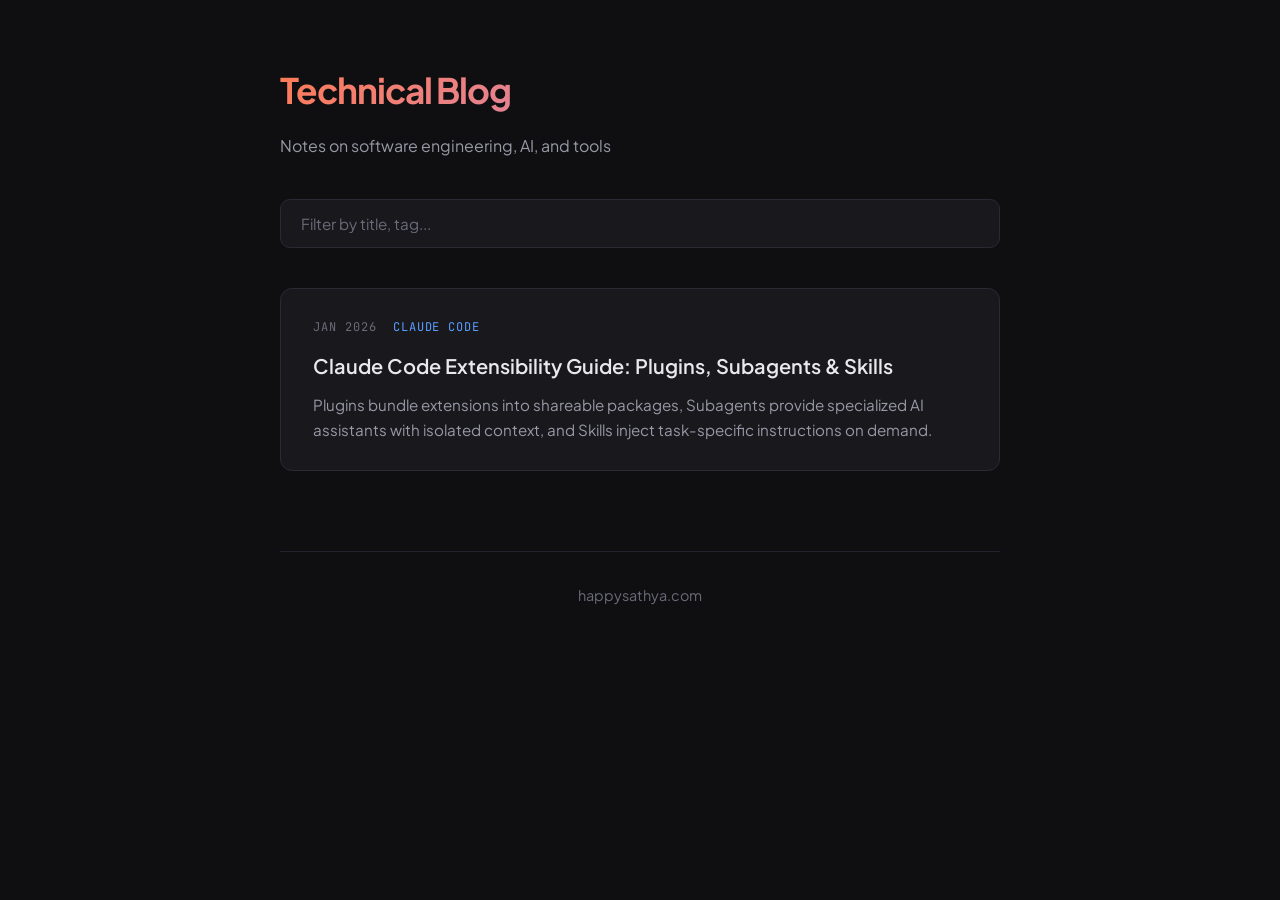
==== index.html @ 7a2b4414 "Replace fuzzy search with simple substring matching Co-Authored-By: Claude Opus 4.5 <noreply@anthrop" ====
<!DOCTYPE html>
<html lang="en">
<head>
    <meta charset="UTF-8">
    <meta name="viewport" content="width=device-width, initial-scale=1.0">
    <title>Technical Blog | Sathya</title>
    <link rel="preconnect" href="https://fonts.googleapis.com">
    <link rel="preconnect" href="https://fonts.gstatic.com" crossorigin>
    <link href="https://fonts.googleapis.com/css2?family=JetBrains+Mono:wght@400;500;600&family=Plus+Jakarta+Sans:wght@400;500;600;700&display=swap" rel="stylesheet">
    <style>
        :root {
            --bg-primary: #0f0f12;
            --bg-secondary: #18181d;
            --bg-tertiary: #1f1f26;
            --text-primary: #e8e8ed;
            --text-secondary: #9898a6;
            --text-muted: #6b6b7a;
            --accent-orange: #ff7b54;
            --accent-blue: #5a9fff;
            --accent-purple: #b490ff;
            --border-color: #2a2a35;
            --border-subtle: #232330;
        }

        * {
            margin: 0;
            padding: 0;
            box-sizing: border-box;
        }

        body {
            font-family: 'Plus Jakarta Sans', sans-serif;
            background: var(--bg-primary);
            color: var(--text-primary);
            line-height: 1.7;
            font-size: 15px;
            min-height: 100vh;
        }

        .container {
            max-width: 800px;
            margin: 0 auto;
            padding: 60px 40px;
        }

        header {
            margin-bottom: 40px;
        }

        header h1 {
            font-size: 2.2rem;
            font-weight: 700;
            letter-spacing: -0.03em;
            margin-bottom: 12px;
            background: linear-gradient(135deg, var(--accent-orange), var(--accent-purple));
            -webkit-background-clip: text;
            -webkit-text-fill-color: transparent;
            background-clip: text;
        }

        header .subtitle {
            font-size: 1rem;
            color: var(--text-secondary);
        }

        .search-container {
            margin-bottom: 40px;
        }

        .search-input {
            width: 100%;
            padding: 14px 20px;
            font-family: 'Plus Jakarta Sans', sans-serif;
            font-size: 0.95rem;
            background: var(--bg-secondary);
            border: 1px solid var(--border-color);
            border-radius: 10px;
            color: var(--text-primary);
            outline: none;
            transition: border-color 0.2s ease;
        }

        .search-input::placeholder {
            color: var(--text-muted);
        }

        .search-input:focus {
            border-color: var(--accent-orange);
        }

        .posts {
            display: flex;
            flex-direction: column;
            gap: 24px;
        }

        .post-card {
            background: var(--bg-secondary);
            border: 1px solid var(--border-color);
            border-radius: 12px;
            padding: 28px 32px;
            text-decoration: none;
            transition: all 0.2s ease;
            display: block;
        }

        .post-card:hover {
            border-color: var(--accent-orange);
            transform: translateY(-2px);
        }

        .post-card.hidden {
            display: none;
        }

        .post-meta {
            font-family: 'JetBrains Mono', monospace;
            font-size: 0.75rem;
            color: var(--text-muted);
            text-transform: uppercase;
            letter-spacing: 0.08em;
            margin-bottom: 12px;
            display: flex;
            gap: 16px;
        }

        .post-tag {
            color: var(--accent-blue);
        }

        .post-title {
            font-size: 1.25rem;
            font-weight: 600;
            color: var(--text-primary);
            margin-bottom: 10px;
        }

        .post-excerpt {
            color: var(--text-secondary);
            font-size: 0.95rem;
            line-height: 1.6;
        }

        .no-results {
            text-align: center;
            color: var(--text-muted);
            padding: 40px 0;
            display: none;
        }

        .no-results.visible {
            display: block;
        }

        footer {
            margin-top: 80px;
            padding-top: 30px;
            border-top: 1px solid var(--border-subtle);
            text-align: center;
        }

        footer a {
            color: var(--text-muted);
            text-decoration: none;
            font-size: 0.9rem;
            transition: color 0.2s ease;
        }

        footer a:hover {
            color: var(--accent-orange);
        }

        @media (max-width: 600px) {
            .container {
                padding: 40px 24px;
            }

            header h1 {
                font-size: 1.8rem;
            }

            .post-card {
                padding: 22px 24px;
            }

            .post-title {
                font-size: 1.1rem;
            }
        }
    </style>
</head>
<body>
    <div class="container">
        <header>
            <h1>Technical Blog</h1>
            <p class="subtitle">Notes on software engineering, AI, and tools</p>
        </header>

        <div class="search-container">
            <input type="text" class="search-input" id="search" placeholder="Filter by title, tag..." autocomplete="off">
        </div>

        <main class="posts" id="posts"></main>
        <p class="no-results" id="no-results">No posts found</p>

        <footer>
            <a href="https://happysathya.com">happysathya.com</a>
        </footer>
    </div>

    <script>
        const posts = [
            {
                url: 'claude-code-extensibility-guide.html',
                date: 'Jan 2026',
                tag: 'Claude Code',
                title: 'Claude Code Extensibility Guide: Plugins, Subagents & Skills',
                excerpt: 'Plugins bundle extensions into shareable packages, Subagents provide specialized AI assistants with isolated context, and Skills inject task-specific instructions on demand.'
            }
            // Add more posts here
        ];

        const postsContainer = document.getElementById('posts');
        const searchInput = document.getElementById('search');
        const noResults = document.getElementById('no-results');

        function searchPosts(query) {
            const terms = query.toLowerCase().split(/\s+/).filter(t => t.length > 0);

            return posts.filter(post => {
                const searchable = `${post.title} ${post.excerpt} ${post.tag}`.toLowerCase();
                return terms.every(term => searchable.includes(term));
            });
        }

        function renderPosts(postsToRender) {
            postsContainer.innerHTML = '';

            if (postsToRender.length === 0) {
                noResults.classList.add('visible');
                return;
            }

            noResults.classList.remove('visible');

            postsToRender.forEach(post => {
                const card = document.createElement('a');
                card.href = post.url;
                card.className = 'post-card';
                card.innerHTML = `
                    <div class="post-meta">
                        <span class="post-date">${post.date}</span>
                        <span class="post-tag">${post.tag}</span>
                    </div>
                    <h2 class="post-title">${post.title}</h2>
                    <p class="post-excerpt">${post.excerpt}</p>
                `;
                postsContainer.appendChild(card);
            });
        }

        searchInput.addEventListener('input', (e) => {
            const query = e.target.value.trim();

            if (!query) {
                renderPosts(posts);
                return;
            }

            renderPosts(searchPosts(query));
        });

        // Initial render
        renderPosts(posts);
    </script>
</body>
</html>
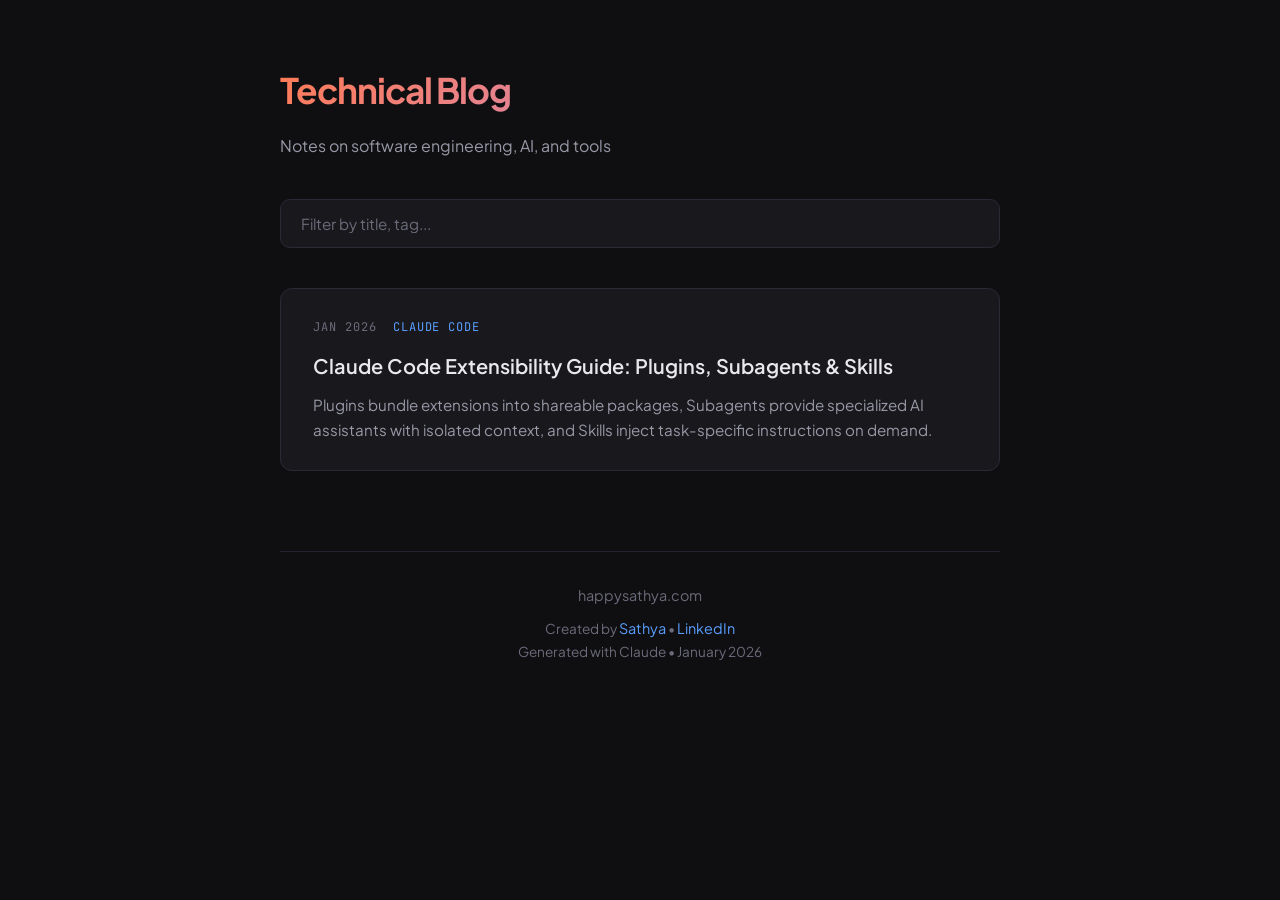
==== commit 03c495b0: "Update footers with consistent author links Added happysathya.com, LinkedIn, and attribution to both" ====
--- a/index.html
+++ b/index.html
@@ -204,7 +204,9 @@
         <p class="no-results" id="no-results">No posts found</p>
 
         <footer>
-            <a href="https://happysathya.com">happysathya.com</a>
+            <p><a href="https://happysathya.com" style="color: var(--text-muted); text-decoration: none;">happysathya.com</a></p>
+            <p style="margin-top: 8px; font-size: 0.85rem; color: var(--text-muted);">Created by <a href="https://happysathya.com" target="_blank" style="color: var(--accent-blue); text-decoration: none;">Sathya</a> • <a href="https://www.linkedin.com/in/happysathya/" target="_blank" style="color: var(--accent-blue); text-decoration: none;">LinkedIn</a></p>
+            <p style="font-size: 0.85rem; color: var(--text-muted);">Generated with Claude • January 2026</p>
         </footer>
     </div>
 
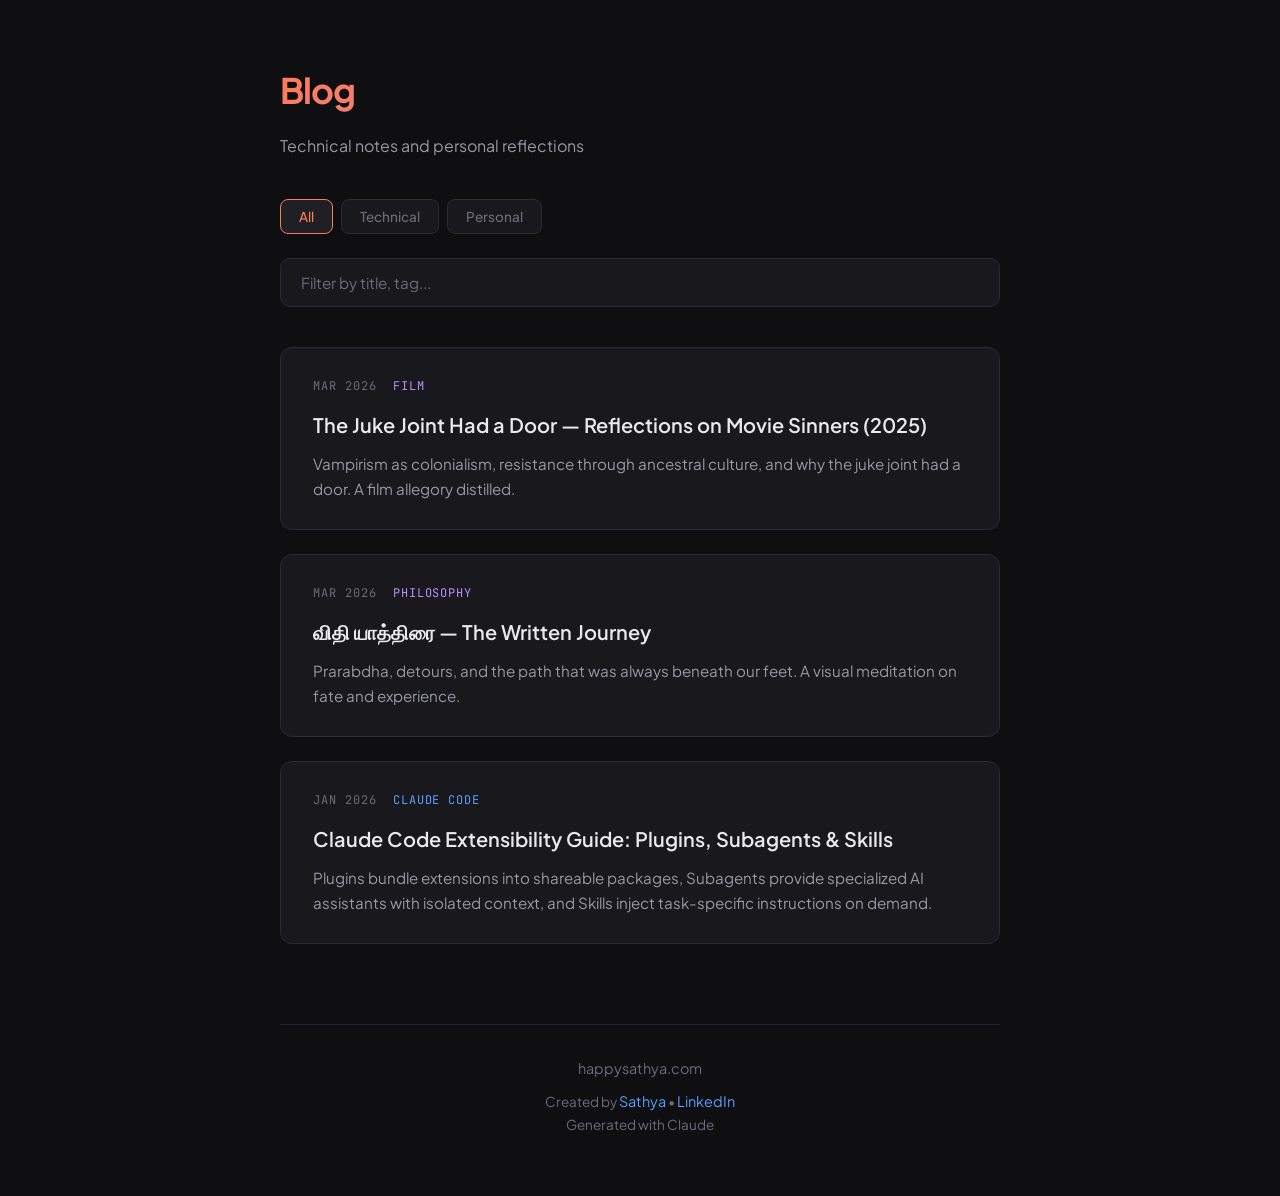
==== commit 18a81cf6: "Add SEO optimization and rename juke joint blog post Rename play-your-own-music.html to the-juke-joi" ====
--- a/index.html
+++ b/index.html
@@ -3,7 +3,13 @@
 <head>
     <meta charset="UTF-8">
     <meta name="viewport" content="width=device-width, initial-scale=1.0">
-    <title>Technical Blog | Sathya</title>
+    <title>Sathya's Blog — Tech, Film & Philosophy</title>
+    <meta name="description" content="A personal blog by Sathya covering technology, film reflections, and philosophy.">
+    <link rel="canonical" href="https://happysathya.github.io/">
+    <meta property="og:type" content="website">
+    <meta property="og:title" content="Sathya's Blog — Tech, Film & Philosophy">
+    <meta property="og:description" content="A personal blog by Sathya covering technology, film reflections, and philosophy.">
+    <meta property="og:url" content="https://happysathya.github.io/">
     <link rel="preconnect" href="https://fonts.googleapis.com">
     <link rel="preconnect" href="https://fonts.gstatic.com" crossorigin>
     <link href="https://fonts.googleapis.com/css2?family=JetBrains+Mono:wght@400;500;600&family=Plus+Jakarta+Sans:wght@400;500;600;700&display=swap" rel="stylesheet">
@@ -170,6 +176,40 @@
             color: var(--accent-orange);
         }
 
+        .filters {
+            display: flex;
+            gap: 8px;
+            margin-bottom: 24px;
+        }
+
+        .filter-btn {
+            padding: 8px 18px;
+            font-family: 'Plus Jakarta Sans', sans-serif;
+            font-size: 0.85rem;
+            font-weight: 500;
+            background: var(--bg-secondary);
+            border: 1px solid var(--border-color);
+            border-radius: 8px;
+            color: var(--text-muted);
+            cursor: pointer;
+            transition: all 0.2s ease;
+        }
+
+        .filter-btn:hover {
+            border-color: var(--accent-orange);
+            color: var(--text-secondary);
+        }
+
+        .filter-btn.active {
+            background: var(--bg-tertiary);
+            border-color: var(--accent-orange);
+            color: var(--accent-orange);
+        }
+
+        .post-tag.personal {
+            color: var(--accent-purple);
+        }
+
         @media (max-width: 600px) {
             .container {
                 padding: 40px 24px;
@@ -192,9 +232,15 @@
 <body>
     <div class="container">
         <header>
-            <h1>Technical Blog</h1>
-            <p class="subtitle">Notes on software engineering, AI, and tools</p>
+            <h1>Blog</h1>
+            <p class="subtitle">Technical notes and personal reflections</p>
         </header>
+
+        <div class="filters" id="filters">
+            <button class="filter-btn active" data-category="all">All</button>
+            <button class="filter-btn" data-category="technical">Technical</button>
+            <button class="filter-btn" data-category="personal">Personal</button>
+        </div>
 
         <div class="search-container">
             <input type="text" class="search-input" id="search" placeholder="Filter by title, tag..." autocomplete="off">
@@ -206,33 +252,57 @@
         <footer>
             <p><a href="https://happysathya.com" style="color: var(--text-muted); text-decoration: none;">happysathya.com</a></p>
             <p style="margin-top: 8px; font-size: 0.85rem; color: var(--text-muted);">Created by <a href="https://happysathya.com" target="_blank" style="color: var(--accent-blue); text-decoration: none;">Sathya</a> • <a href="https://www.linkedin.com/in/happysathya/" target="_blank" style="color: var(--accent-blue); text-decoration: none;">LinkedIn</a></p>
-            <p style="font-size: 0.85rem; color: var(--text-muted);">Generated with Claude • January 2026</p>
+            <p style="font-size: 0.85rem; color: var(--text-muted);">Generated with Claude</p>
         </footer>
     </div>
 
     <script>
         const posts = [
+            {
+                url: 'the-juke-joint-had-a-door.html',
+                date: 'Mar 2026',
+                tag: 'Film',
+                category: 'personal',
+                title: 'The Juke Joint Had a Door — Reflections on Movie Sinners (2025)',
+                excerpt: 'Vampirism as colonialism, resistance through ancestral culture, and why the juke joint had a door. A film allegory distilled.'
+            },
+            {
+                url: 'the-written-journey.html',
+                date: 'Mar 2026',
+                tag: 'Philosophy',
+                category: 'personal',
+                title: 'விதி யாத்திரை — The Written Journey',
+                excerpt: 'Prarabdha, detours, and the path that was always beneath our feet. A visual meditation on fate and experience.'
+            },
             {
                 url: 'claude-code-extensibility-guide.html',
                 date: 'Jan 2026',
                 tag: 'Claude Code',
+                category: 'technical',
                 title: 'Claude Code Extensibility Guide: Plugins, Subagents & Skills',
                 excerpt: 'Plugins bundle extensions into shareable packages, Subagents provide specialized AI assistants with isolated context, and Skills inject task-specific instructions on demand.'
             }
-            // Add more posts here
         ];
 
+        let activeCategory = 'all';
         const postsContainer = document.getElementById('posts');
         const searchInput = document.getElementById('search');
         const noResults = document.getElementById('no-results');
 
-        function searchPosts(query) {
-            const terms = query.toLowerCase().split(/\s+/).filter(t => t.length > 0);
-
-            return posts.filter(post => {
-                const searchable = `${post.title} ${post.excerpt} ${post.tag}`.toLowerCase();
-                return terms.every(term => searchable.includes(term));
-            });
+        function getFilteredPosts() {
+            let filtered = posts;
+            if (activeCategory !== 'all') {
+                filtered = filtered.filter(p => p.category === activeCategory);
+            }
+            const query = searchInput.value.trim();
+            if (query) {
+                const terms = query.toLowerCase().split(/\s+/).filter(t => t.length > 0);
+                filtered = filtered.filter(post => {
+                    const searchable = `${post.title} ${post.excerpt} ${post.tag} ${post.category}`.toLowerCase();
+                    return terms.every(term => searchable.includes(term));
+                });
+            }
+            return filtered;
         }
 
         function renderPosts(postsToRender) {
@@ -249,10 +319,11 @@
                 const card = document.createElement('a');
                 card.href = post.url;
                 card.className = 'post-card';
+                const tagClass = post.category === 'personal' ? 'post-tag personal' : 'post-tag';
                 card.innerHTML = `
                     <div class="post-meta">
                         <span class="post-date">${post.date}</span>
-                        <span class="post-tag">${post.tag}</span>
+                        <span class="${tagClass}">${post.tag}</span>
                     </div>
                     <h2 class="post-title">${post.title}</h2>
                     <p class="post-excerpt">${post.excerpt}</p>
@@ -261,19 +332,20 @@
             });
         }
 
-        searchInput.addEventListener('input', (e) => {
-            const query = e.target.value.trim();
-
-            if (!query) {
-                renderPosts(posts);
-                return;
-            }
-
-            renderPosts(searchPosts(query));
+        document.getElementById('filters').addEventListener('click', (e) => {
+            if (!e.target.classList.contains('filter-btn')) return;
+            activeCategory = e.target.dataset.category;
+            document.querySelectorAll('.filter-btn').forEach(b => b.classList.remove('active'));
+            e.target.classList.add('active');
+            renderPosts(getFilteredPosts());
         });
 
+        searchInput.addEventListener('input', () => {
+            renderPosts(getFilteredPosts());
+        });
+
         // Initial render
-        renderPosts(posts);
+        renderPosts(getFilteredPosts());
     </script>
 </body>
 </html>
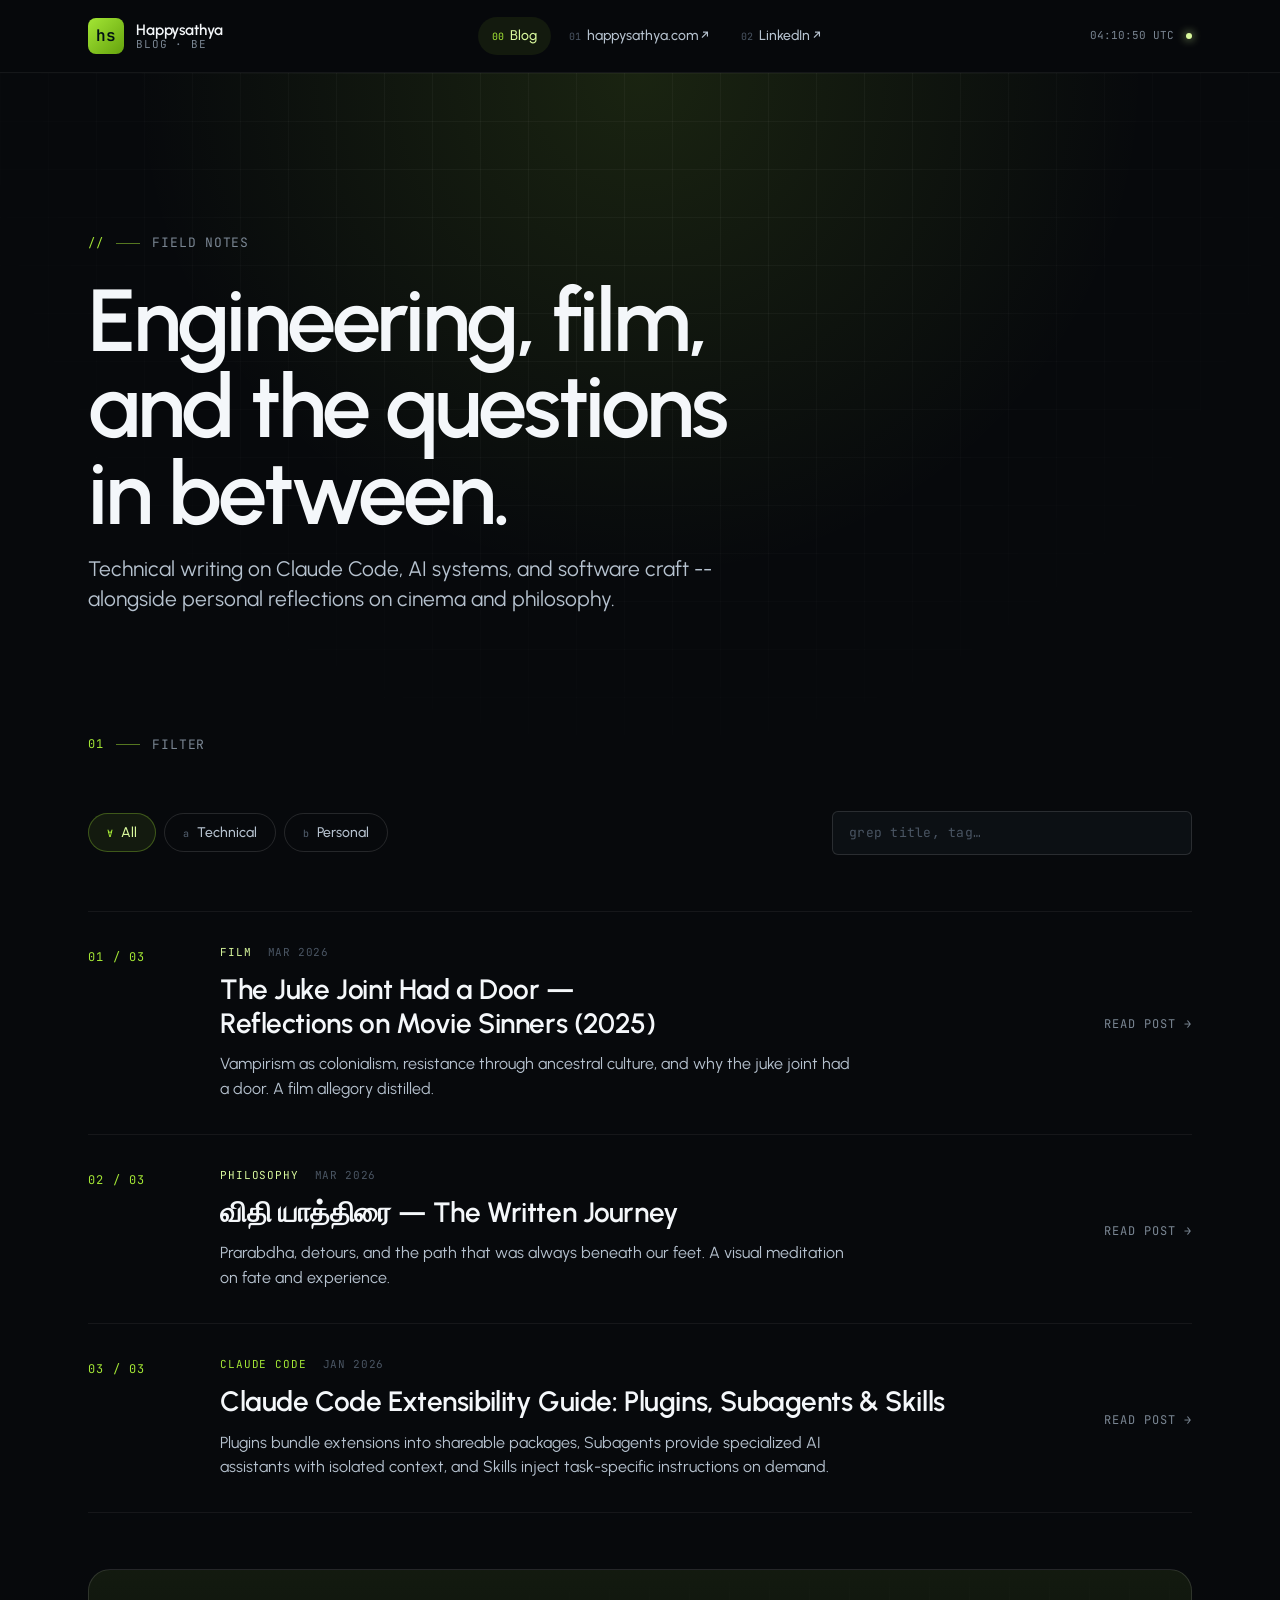
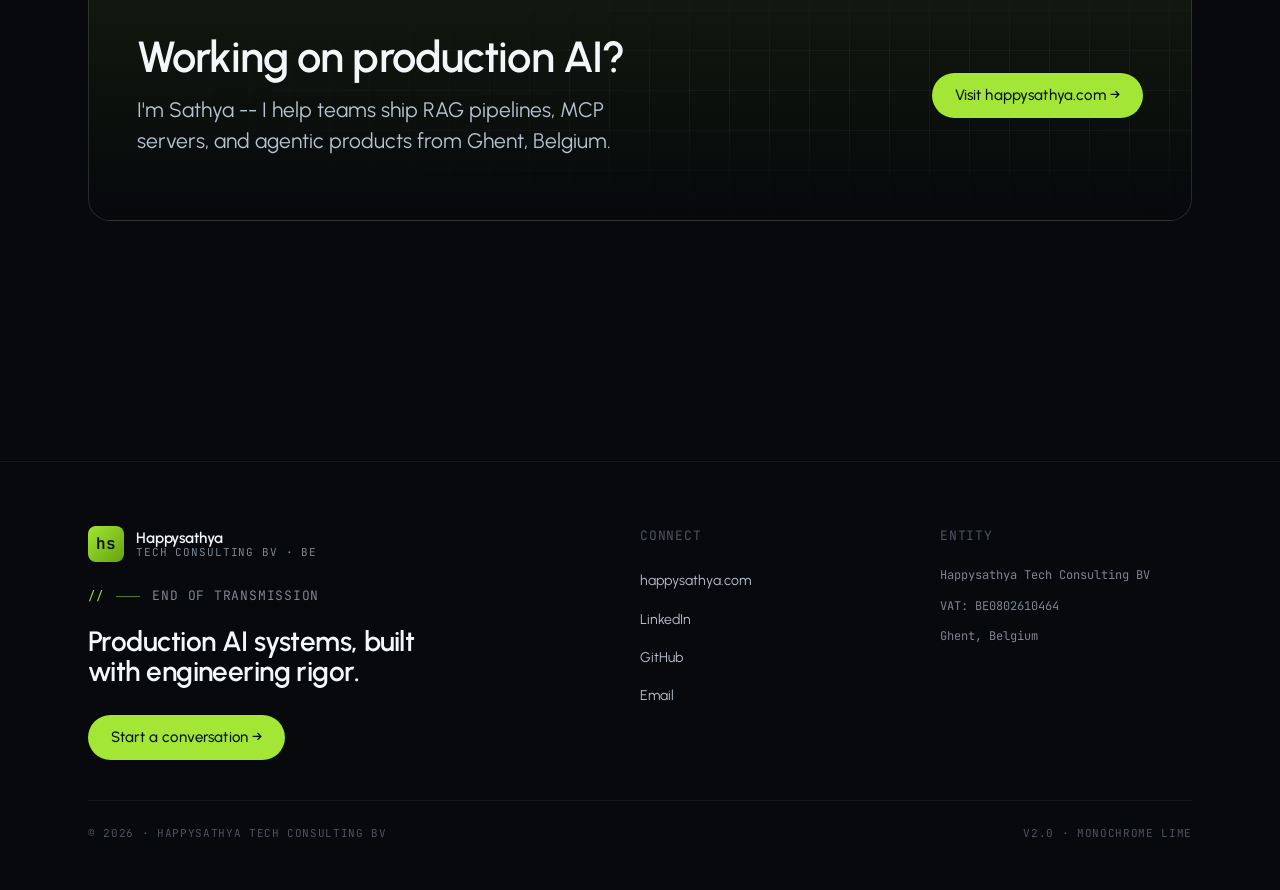
==== commit 3fb51b4f: "Refactor code structure for improved readability and maintainability" ====
--- a/index.html
+++ b/index.html
@@ -12,340 +12,917 @@
     <meta property="og:url" content="https://happysathya.github.io/">
     <link rel="preconnect" href="https://fonts.googleapis.com">
     <link rel="preconnect" href="https://fonts.gstatic.com" crossorigin>
-    <link href="https://fonts.googleapis.com/css2?family=JetBrains+Mono:wght@400;500;600&family=Plus+Jakarta+Sans:wght@400;500;600;700&display=swap" rel="stylesheet">
+    <link href="https://fonts.googleapis.com/css2?family=JetBrains+Mono:wght@400;500;600&family=Urbanist:wght@400;500;600;700&display=swap" rel="stylesheet">
     <style>
         :root {
-            --bg-primary: #0f0f12;
-            --bg-secondary: #18181d;
-            --bg-tertiary: #1f1f26;
-            --text-primary: #e8e8ed;
-            --text-secondary: #9898a6;
-            --text-muted: #6b6b7a;
-            --accent-orange: #ff7b54;
-            --accent-blue: #5a9fff;
-            --accent-purple: #b490ff;
-            --border-color: #2a2a35;
-            --border-subtle: #232330;
-        }
-
-        * {
-            margin: 0;
-            padding: 0;
-            box-sizing: border-box;
-        }
+            --bg-0: #07090c;
+            --bg-1: #0c1014;
+            --bg-2: #11161c;
+
+            --line: rgba(255, 255, 255, 0.06);
+            --line-2: rgba(255, 255, 255, 0.12);
+
+            --ink-0: #f4f7fa;
+            --ink-1: #b6c2cf;
+            --ink-2: #7a8693;
+            --ink-3: #4a5563;
+
+            --cy-1: #d9f99d;
+            --cy-2: #a3e635;
+            --cy-3: #65a30d;
+            --accent-rgb: 163, 230, 53;
+            --cy-glow: rgba(var(--accent-rgb), 0.35);
+
+            --font-body: 'Urbanist', ui-sans-serif, system-ui, sans-serif;
+            --font-mono: 'JetBrains Mono', ui-monospace, Menlo, monospace;
+
+            --radius-sm: 6px;
+            --radius: 14px;
+            --radius-lg: 22px;
+
+            --ease: cubic-bezier(0.22, 0.61, 0.36, 1);
+            --dur-fast: 180ms;
+            --dur: 420ms;
+        }
+
+        * { margin: 0; padding: 0; box-sizing: border-box; }
+
+        html { scroll-behavior: smooth; }
 
         body {
-            font-family: 'Plus Jakarta Sans', sans-serif;
-            background: var(--bg-primary);
-            color: var(--text-primary);
-            line-height: 1.7;
+            background: var(--bg-0);
+            color: var(--ink-0);
+            font-family: var(--font-body);
+            font-size: 17px;
+            line-height: 1.55;
+            -webkit-font-smoothing: antialiased;
+            min-height: 100vh;
+        }
+
+        a { color: var(--cy-2); text-decoration: none; }
+
+        /* Mono utilities */
+        .mono { font-family: var(--font-mono); letter-spacing: 0.02em; }
+
+        .meta {
+            font-family: var(--font-mono);
+            font-size: 13px;
+            color: var(--ink-2);
+            letter-spacing: 0.06em;
+            text-transform: uppercase;
+        }
+
+        .idx {
+            font-family: var(--font-mono);
+            font-size: 12px;
+            color: var(--cy-2);
+            letter-spacing: 0.1em;
+        }
+
+        /* Container */
+        .container {
+            width: 100%;
+            max-width: 1200px;
+            margin: 0 auto;
+            padding: 0 24px;
+        }
+
+        @media (min-width: 768px) {
+            .container { padding: 0 48px; }
+        }
+
+        /* Sticky header */
+        .site-header {
+            position: sticky;
+            top: 0;
+            z-index: 50;
+            backdrop-filter: blur(12px);
+            -webkit-backdrop-filter: blur(12px);
+            background: rgba(7, 9, 12, 0.72);
+            border-bottom: 1px solid var(--line);
+        }
+
+        .header-row {
+            display: flex;
+            align-items: center;
+            justify-content: space-between;
+            height: 72px;
+        }
+
+        .brand {
+            display: flex;
+            align-items: center;
+            gap: 12px;
+            text-decoration: none;
+        }
+
+        .brand-mark {
+            width: 36px;
+            height: 36px;
+            border-radius: 8px;
+            background: linear-gradient(135deg, var(--cy-2), var(--cy-3));
+            display: grid;
+            place-items: center;
+            font-family: var(--font-mono);
+            font-weight: 600;
+            font-size: 16px;
+            color: #001014;
+            letter-spacing: -0.02em;
+        }
+
+        .brand-text {
+            display: flex;
+            flex-direction: column;
+            line-height: 1.1;
+        }
+
+        .brand-text .name {
             font-size: 15px;
-            min-height: 100vh;
-        }
-
-        .container {
-            max-width: 800px;
-            margin: 0 auto;
-            padding: 60px 40px;
-        }
-
-        header {
-            margin-bottom: 40px;
-        }
-
-        header h1 {
-            font-size: 2.2rem;
-            font-weight: 700;
+            font-weight: 600;
+            letter-spacing: -0.01em;
+            color: var(--ink-0);
+        }
+
+        .brand-text .sub {
+            font-family: var(--font-mono);
+            font-size: 11px;
+            color: var(--ink-2);
+            letter-spacing: 0.08em;
+        }
+
+        .nav-links {
+            display: none;
+            align-items: center;
+            gap: 4px;
+        }
+
+        @media (min-width: 900px) {
+            .nav-links { display: flex; }
+        }
+
+        .nav-link {
+            display: inline-flex;
+            align-items: baseline;
+            gap: 6px;
+            padding: 8px 14px;
+            border-radius: 999px;
+            color: var(--ink-1);
+            background: transparent;
+            text-decoration: none;
+            transition: color var(--dur-fast) var(--ease), background var(--dur-fast) var(--ease);
+        }
+
+        .nav-link.active {
+            color: var(--cy-1);
+            background: rgba(var(--accent-rgb), 0.08);
+        }
+
+        .nav-link:hover { color: var(--cy-1); }
+
+        .nav-link .num {
+            font-family: var(--font-mono);
+            font-size: 10px;
+            color: var(--ink-3);
+        }
+
+        .nav-link.active .num { color: var(--cy-2); }
+
+        .nav-link .label {
+            font-size: 14px;
+            font-weight: 500;
+        }
+
+        .header-right {
+            display: none;
+            align-items: center;
+            gap: 12px;
+        }
+
+        @media (min-width: 900px) {
+            .header-right { display: flex; }
+        }
+
+        #utc-clock {
+            font-family: var(--font-mono);
+            font-size: 11px;
+            color: var(--ink-2);
+        }
+
+        .pulse-dot {
+            width: 6px;
+            height: 6px;
+            border-radius: 50%;
+            background: var(--cy-1);
+            box-shadow: 0 0 10px var(--cy-1);
+            animation: pulse-dot 2.2s infinite;
+        }
+
+        @keyframes pulse-dot {
+            0%, 100% { opacity: 1; }
+            50% { opacity: 0.35; }
+        }
+
+        /* Hero section */
+        .section { padding: 120px 0; position: relative; }
+        .section.first { padding-top: 160px; overflow: hidden; }
+
+        .ambient-bg {
+            position: absolute;
+            inset: 0;
+            pointer-events: none;
+            overflow: hidden;
+        }
+
+        .ambient-glow {
+            position: absolute;
+            inset: 0;
+            background-image: radial-gradient(circle at 50% 0%, rgba(var(--accent-rgb), 0.12), transparent 55%);
+        }
+
+        .ambient-grid {
+            position: absolute;
+            inset: 0;
+            background-image:
+                linear-gradient(rgba(255, 255, 255, 0.035) 1px, transparent 1px),
+                linear-gradient(90deg, rgba(255, 255, 255, 0.035) 1px, transparent 1px);
+            background-size: 48px 48px;
+            -webkit-mask-image: radial-gradient(ellipse at center top, black 30%, transparent 80%);
+            mask-image: radial-gradient(ellipse at center top, black 30%, transparent 80%);
+        }
+
+        .section .container { position: relative; }
+
+        .kicker {
+            display: flex;
+            align-items: center;
+            gap: 12px;
+        }
+
+        .kicker .line {
+            width: 24px;
+            height: 1px;
+            background: var(--cy-2);
+            opacity: 0.5;
+        }
+
+        .display-hero {
+            font-size: clamp(44px, 7vw, 88px);
+            line-height: 0.98;
+            font-weight: 600;
+            letter-spacing: -0.035em;
+            text-wrap: balance;
+            color: var(--ink-0);
+            margin-top: 24px;
+            max-width: 900px;
+        }
+
+        .display-h1 {
+            font-size: clamp(36px, 5.5vw, 64px);
+            line-height: 1.02;
+            font-weight: 600;
             letter-spacing: -0.03em;
-            margin-bottom: 12px;
-            background: linear-gradient(135deg, var(--accent-orange), var(--accent-purple));
-            -webkit-background-clip: text;
-            -webkit-text-fill-color: transparent;
-            background-clip: text;
-        }
-
-        header .subtitle {
-            font-size: 1rem;
-            color: var(--text-secondary);
-        }
-
-        .search-container {
-            margin-bottom: 40px;
-        }
+            text-wrap: balance;
+            color: var(--ink-0);
+            margin-top: 20px;
+            max-width: 760px;
+        }
+
+        .display-h2 {
+            font-size: clamp(28px, 3.4vw, 44px);
+            line-height: 1.08;
+            font-weight: 600;
+            letter-spacing: -0.02em;
+            text-wrap: balance;
+            color: var(--ink-0);
+        }
+
+        .lede {
+            font-size: 21px;
+            line-height: 1.45;
+            color: var(--ink-1);
+            font-weight: 400;
+            margin-top: 18px;
+            max-width: 640px;
+        }
+
+        /* Controls */
+        .controls {
+            display: flex;
+            flex-wrap: wrap;
+            align-items: center;
+            justify-content: space-between;
+            gap: 16px;
+            margin-top: 56px;
+        }
+
+        .filters {
+            display: flex;
+            gap: 8px;
+            flex-wrap: wrap;
+        }
+
+        .chip {
+            display: inline-flex;
+            align-items: baseline;
+            gap: 8px;
+            padding: 10px 18px;
+            border-radius: 999px;
+            border: 1px solid var(--line-2);
+            background: transparent;
+            color: var(--ink-1);
+            font-family: inherit;
+            font-size: 14px;
+            font-weight: 500;
+            cursor: pointer;
+            transition: color var(--dur-fast) var(--ease), background var(--dur-fast) var(--ease), border-color var(--dur-fast) var(--ease);
+        }
+
+        .chip .num {
+            font-family: var(--font-mono);
+            font-size: 10px;
+            color: var(--ink-3);
+        }
+
+        .chip:hover {
+            color: var(--cy-1);
+            border-color: var(--ink-2);
+        }
+
+        .chip.active {
+            color: var(--cy-1);
+            background: rgba(var(--accent-rgb), 0.08);
+            border-color: rgba(var(--accent-rgb), 0.3);
+        }
+
+        .chip.active .num { color: var(--cy-2); }
+
+        .search-wrap { flex: 1; min-width: 220px; max-width: 360px; }
 
         .search-input {
             width: 100%;
-            padding: 14px 20px;
-            font-family: 'Plus Jakarta Sans', sans-serif;
-            font-size: 0.95rem;
-            background: var(--bg-secondary);
-            border: 1px solid var(--border-color);
-            border-radius: 10px;
-            color: var(--text-primary);
+            height: 44px;
+            padding: 0 16px;
+            background: var(--bg-1);
+            border: 1px solid var(--line-2);
+            border-radius: var(--radius-sm);
+            color: var(--ink-0);
+            font-family: var(--font-mono);
+            font-size: 13px;
+            letter-spacing: 0.02em;
             outline: none;
-            transition: border-color 0.2s ease;
-        }
-
-        .search-input::placeholder {
-            color: var(--text-muted);
-        }
-
-        .search-input:focus {
-            border-color: var(--accent-orange);
-        }
-
+            transition: border-color var(--dur-fast) var(--ease);
+        }
+
+        .search-input::placeholder { color: var(--ink-3); }
+        .search-input:focus { border-color: var(--cy-3); }
+
+        /* Posts list — editorial, hairline-divided rows */
         .posts {
+            margin-top: 56px;
+            border-top: 1px solid var(--line);
+        }
+
+        .post-row {
+            display: grid;
+            grid-template-columns: 80px 1fr;
+            gap: 32px;
+            padding: 32px 0;
+            border-bottom: 1px solid var(--line);
+            text-decoration: none;
+            color: inherit;
+            transition: background var(--dur-fast) var(--ease);
+            cursor: pointer;
+        }
+
+        .post-row:hover { background: rgba(var(--accent-rgb), 0.03); }
+        .post-row:hover .post-title { color: var(--cy-1); }
+        .post-row:hover .read-more { color: var(--cy-1); }
+        .post-row:hover .read-more .arrow { transform: translateX(4px); }
+
+        .post-row.hidden { display: none; }
+
+        @media (min-width: 768px) {
+            .post-row {
+                grid-template-columns: 100px 1fr 200px;
+            }
+        }
+
+        .post-idx {
+            font-family: var(--font-mono);
+            font-size: 12px;
+            color: var(--cy-2);
+            letter-spacing: 0.1em;
+            padding-top: 4px;
+        }
+
+        .post-body { min-width: 0; }
+
+        .post-meta-row {
+            display: flex;
+            align-items: center;
+            gap: 16px;
+            margin-bottom: 12px;
+            flex-wrap: wrap;
+        }
+
+        .post-tag {
+            font-family: var(--font-mono);
+            font-size: 11px;
+            color: var(--cy-2);
+            letter-spacing: 0.08em;
+            text-transform: uppercase;
+        }
+
+        .post-tag.personal { color: var(--cy-1); }
+
+        .post-date {
+            font-family: var(--font-mono);
+            font-size: 11px;
+            color: var(--ink-3);
+            letter-spacing: 0.06em;
+            text-transform: uppercase;
+        }
+
+        .post-title {
+            font-size: clamp(22px, 2.4vw, 28px);
+            line-height: 1.2;
+            font-weight: 600;
+            letter-spacing: -0.015em;
+            color: var(--ink-0);
+            margin-bottom: 12px;
+            text-wrap: balance;
+            transition: color var(--dur-fast) var(--ease);
+        }
+
+        .post-excerpt {
+            font-size: 16px;
+            line-height: 1.55;
+            color: var(--ink-1);
+            max-width: 640px;
+        }
+
+        .read-more {
+            display: none;
+            align-items: center;
+            gap: 8px;
+            justify-content: flex-end;
+            font-family: var(--font-mono);
+            font-size: 12px;
+            color: var(--ink-2);
+            letter-spacing: 0.08em;
+            text-transform: uppercase;
+            padding-top: 4px;
+        }
+
+        @media (min-width: 768px) {
+            .read-more { display: flex; }
+        }
+
+        .read-more .arrow {
+            transition: transform var(--dur-fast) var(--ease);
+            display: inline-block;
+        }
+
+        .no-results {
+            padding: 48px 0;
+            text-align: center;
+            color: var(--ink-3);
+            font-family: var(--font-mono);
+            font-size: 13px;
+            display: none;
+        }
+
+        .no-results.visible { display: block; }
+
+        /* CTA strip (matches CTAStrip.astro) */
+        .cta-strip {
+            position: relative;
+            overflow: hidden;
+            border-radius: var(--radius-lg);
+            padding: 48px 32px;
+            border: 1px solid var(--line-2);
+            background: linear-gradient(180deg, rgba(var(--accent-rgb), 0.08) 0%, transparent 100%);
+            margin-top: 56px;
+        }
+
+        @media (min-width: 768px) {
+            .cta-strip { padding: 64px 48px; }
+        }
+
+        .cta-strip::before {
+            content: '';
+            position: absolute;
+            inset: 0;
+            pointer-events: none;
+            background-image:
+                linear-gradient(rgba(255, 255, 255, 0.04) 1px, transparent 1px),
+                linear-gradient(90deg, rgba(255, 255, 255, 0.04) 1px, transparent 1px);
+            background-size: 40px 40px;
+            -webkit-mask-image: radial-gradient(ellipse at 80% 50%, black 20%, transparent 75%);
+            mask-image: radial-gradient(ellipse at 80% 50%, black 20%, transparent 75%);
+        }
+
+        .cta-strip .row {
+            position: relative;
             display: flex;
             flex-direction: column;
-            gap: 24px;
-        }
-
-        .post-card {
-            background: var(--bg-secondary);
-            border: 1px solid var(--border-color);
-            border-radius: 12px;
-            padding: 28px 32px;
+            justify-content: space-between;
+            gap: 32px;
+        }
+
+        @media (min-width: 768px) {
+            .cta-strip .row {
+                flex-direction: row;
+                align-items: center;
+            }
+        }
+
+        .cta-strip h3 { max-width: 640px; }
+        .cta-strip p { margin-top: 14px; max-width: 520px; color: var(--ink-1); }
+
+        /* Buttons */
+        .btn {
+            display: inline-flex;
+            align-items: center;
+            gap: 10px;
+            padding: 14px 22px;
+            border-radius: 999px;
+            font: 500 15px/1 var(--font-body);
+            letter-spacing: 0.01em;
+            border: 1px solid var(--line-2);
+            color: var(--ink-0);
+            background: transparent;
+            cursor: pointer;
             text-decoration: none;
-            transition: all 0.2s ease;
-            display: block;
-        }
-
-        .post-card:hover {
-            border-color: var(--accent-orange);
-            transform: translateY(-2px);
-        }
-
-        .post-card.hidden {
-            display: none;
-        }
-
-        .post-meta {
-            font-family: 'JetBrains Mono', monospace;
-            font-size: 0.75rem;
-            color: var(--text-muted);
+            transition:
+                background var(--dur-fast) var(--ease),
+                border-color var(--dur-fast) var(--ease),
+                box-shadow var(--dur-fast) var(--ease);
+        }
+
+        .btn:hover {
+            background: rgba(255, 255, 255, 0.04);
+            border-color: var(--ink-2);
+        }
+
+        .btn-primary {
+            border-color: transparent;
+            background: var(--cy-2);
+            color: #001014;
+            box-shadow: 0 0 0 0 var(--cy-glow);
+        }
+
+        .btn-primary:hover {
+            background: var(--cy-1);
+            box-shadow: 0 0 40px -6px var(--cy-glow);
+        }
+
+        /* Footer */
+        footer {
+            margin-top: 120px;
+            border-top: 1px solid var(--line);
+            background: var(--bg-0);
+        }
+
+        .footer-grid {
+            padding: 64px 0 40px;
+            display: grid;
+            gap: 48px;
+            grid-template-columns: 1fr;
+        }
+
+        @media (min-width: 768px) {
+            .footer-grid {
+                grid-template-columns: 2fr 1fr 1fr;
+                gap: 48px;
+            }
+        }
+
+        .footer-col-title {
+            margin-bottom: 20px;
+            color: var(--ink-3);
+        }
+
+        .footer-list {
+            list-style: none;
+            display: flex;
+            flex-direction: column;
+            gap: 12px;
+        }
+
+        .footer-list a {
+            color: var(--ink-1);
+            font-size: 14px;
+            text-decoration: none;
+            transition: color var(--dur-fast) var(--ease);
+        }
+
+        .footer-list a:hover { color: var(--cy-1); }
+
+        .footer-entity {
+            list-style: none;
+            display: flex;
+            flex-direction: column;
+            gap: 12px;
+        }
+
+        .footer-entity li {
+            font-family: var(--font-mono);
+            font-size: 12px;
+            color: var(--ink-2);
+        }
+
+        .footer-bottom {
+            padding: 24px 0 48px;
+            border-top: 1px solid var(--line);
+            display: flex;
+            flex-direction: column;
+            gap: 16px;
+            justify-content: space-between;
+            align-items: flex-start;
+        }
+
+        @media (min-width: 640px) {
+            .footer-bottom { flex-direction: row; align-items: center; }
+        }
+
+        .footer-bottom .copy {
+            font-family: var(--font-mono);
+            font-size: 11px;
+            color: var(--ink-3);
+            letter-spacing: 0.06em;
             text-transform: uppercase;
-            letter-spacing: 0.08em;
-            margin-bottom: 12px;
-            display: flex;
-            gap: 16px;
-        }
-
-        .post-tag {
-            color: var(--accent-blue);
-        }
-
-        .post-title {
-            font-size: 1.25rem;
-            font-weight: 600;
-            color: var(--text-primary);
-            margin-bottom: 10px;
-        }
-
-        .post-excerpt {
-            color: var(--text-secondary);
-            font-size: 0.95rem;
-            line-height: 1.6;
-        }
-
-        .no-results {
-            text-align: center;
-            color: var(--text-muted);
-            padding: 40px 0;
-            display: none;
-        }
-
-        .no-results.visible {
-            display: block;
-        }
-
-        footer {
-            margin-top: 80px;
-            padding-top: 30px;
-            border-top: 1px solid var(--border-subtle);
-            text-align: center;
-        }
-
-        footer a {
-            color: var(--text-muted);
-            text-decoration: none;
-            font-size: 0.9rem;
-            transition: color 0.2s ease;
-        }
-
-        footer a:hover {
-            color: var(--accent-orange);
-        }
-
-        .filters {
-            display: flex;
-            gap: 8px;
-            margin-bottom: 24px;
-        }
-
-        .filter-btn {
-            padding: 8px 18px;
-            font-family: 'Plus Jakarta Sans', sans-serif;
-            font-size: 0.85rem;
-            font-weight: 500;
-            background: var(--bg-secondary);
-            border: 1px solid var(--border-color);
-            border-radius: 8px;
-            color: var(--text-muted);
-            cursor: pointer;
-            transition: all 0.2s ease;
-        }
-
-        .filter-btn:hover {
-            border-color: var(--accent-orange);
-            color: var(--text-secondary);
-        }
-
-        .filter-btn.active {
-            background: var(--bg-tertiary);
-            border-color: var(--accent-orange);
-            color: var(--accent-orange);
-        }
-
-        .post-tag.personal {
-            color: var(--accent-purple);
+        }
+
+        .footer-bottom .version {
+            font-family: var(--font-mono);
+            font-size: 11px;
+            color: var(--ink-3);
+            letter-spacing: 0.06em;
+            text-transform: uppercase;
         }
 
         @media (max-width: 600px) {
-            .container {
-                padding: 40px 24px;
-            }
-
-            header h1 {
-                font-size: 1.8rem;
-            }
-
-            .post-card {
-                padding: 22px 24px;
-            }
-
-            .post-title {
-                font-size: 1.1rem;
+            .post-row { grid-template-columns: 1fr; gap: 8px; }
+            .post-idx { padding-top: 0; }
+        }
+
+        @media (prefers-reduced-motion: reduce) {
+            *, *::before, *::after {
+                animation-duration: 0.01ms !important;
+                transition-duration: 0.01ms !important;
             }
         }
     </style>
 </head>
 <body>
+
+<header class="site-header">
     <div class="container">
-        <header>
-            <h1>Blog</h1>
-            <p class="subtitle">Technical notes and personal reflections</p>
-        </header>
-
-        <div class="filters" id="filters">
-            <button class="filter-btn active" data-category="all">All</button>
-            <button class="filter-btn" data-category="technical">Technical</button>
-            <button class="filter-btn" data-category="personal">Personal</button>
+        <div class="header-row">
+            <a href="/" class="brand" aria-label="Happysathya home">
+                <span class="brand-mark">hs</span>
+                <span class="brand-text">
+                    <span class="name">Happysathya</span>
+                    <span class="sub">BLOG · BE</span>
+                </span>
+            </a>
+
+            <nav class="nav-links">
+                <a href="/" class="nav-link active">
+                    <span class="num">00</span>
+                    <span class="label">Blog</span>
+                </a>
+                <a href="https://happysathya.com" target="_blank" rel="noopener" class="nav-link">
+                    <span class="num">01</span>
+                    <span class="label">happysathya.com ↗</span>
+                </a>
+                <a href="https://www.linkedin.com/in/happysathya/" target="_blank" rel="noopener" class="nav-link">
+                    <span class="num">02</span>
+                    <span class="label">LinkedIn ↗</span>
+                </a>
+            </nav>
+
+            <div class="header-right">
+                <span id="utc-clock">--:--:-- UTC</span>
+                <span aria-hidden="true" class="pulse-dot"></span>
+            </div>
         </div>
-
-        <div class="search-container">
-            <input type="text" class="search-input" id="search" placeholder="Filter by title, tag..." autocomplete="off">
+    </div>
+</header>
+
+<section class="section first">
+    <div class="ambient-bg" aria-hidden="true">
+        <div class="ambient-glow"></div>
+        <div class="ambient-grid"></div>
+    </div>
+    <div class="container">
+        <div class="kicker">
+            <span class="idx">//</span>
+            <span class="line"></span>
+            <span class="meta">FIELD NOTES</span>
         </div>
-
-        <main class="posts" id="posts"></main>
-        <p class="no-results" id="no-results">No posts found</p>
-
-        <footer>
-            <p><a href="https://happysathya.com" style="color: var(--text-muted); text-decoration: none;">happysathya.com</a></p>
-            <p style="margin-top: 8px; font-size: 0.85rem; color: var(--text-muted);">Created by <a href="https://happysathya.com" target="_blank" style="color: var(--accent-blue); text-decoration: none;">Sathya</a> • <a href="https://www.linkedin.com/in/happysathya/" target="_blank" style="color: var(--accent-blue); text-decoration: none;">LinkedIn</a></p>
-            <p style="font-size: 0.85rem; color: var(--text-muted);">Generated with Claude</p>
-        </footer>
+        <h1 class="display-hero">Engineering, film, and the questions in between.</h1>
+        <p class="lede">Technical writing on Claude Code, AI systems, and software craft -- alongside personal reflections on cinema and philosophy.</p>
     </div>
-
-    <script>
-        const posts = [
-            {
-                url: 'the-juke-joint-had-a-door.html',
-                date: 'Mar 2026',
-                tag: 'Film',
-                category: 'personal',
-                title: 'The Juke Joint Had a Door — Reflections on Movie Sinners (2025)',
-                excerpt: 'Vampirism as colonialism, resistance through ancestral culture, and why the juke joint had a door. A film allegory distilled.'
-            },
-            {
-                url: 'the-written-journey.html',
-                date: 'Mar 2026',
-                tag: 'Philosophy',
-                category: 'personal',
-                title: 'விதி யாத்திரை — The Written Journey',
-                excerpt: 'Prarabdha, detours, and the path that was always beneath our feet. A visual meditation on fate and experience.'
-            },
-            {
-                url: 'claude-code-extensibility-guide.html',
-                date: 'Jan 2026',
-                tag: 'Claude Code',
-                category: 'technical',
-                title: 'Claude Code Extensibility Guide: Plugins, Subagents & Skills',
-                excerpt: 'Plugins bundle extensions into shareable packages, Subagents provide specialized AI assistants with isolated context, and Skills inject task-specific instructions on demand.'
-            }
-        ];
-
-        let activeCategory = 'all';
-        const postsContainer = document.getElementById('posts');
-        const searchInput = document.getElementById('search');
-        const noResults = document.getElementById('no-results');
-
-        function getFilteredPosts() {
-            let filtered = posts;
-            if (activeCategory !== 'all') {
-                filtered = filtered.filter(p => p.category === activeCategory);
-            }
-            const query = searchInput.value.trim();
-            if (query) {
-                const terms = query.toLowerCase().split(/\s+/).filter(t => t.length > 0);
-                filtered = filtered.filter(post => {
-                    const searchable = `${post.title} ${post.excerpt} ${post.tag} ${post.category}`.toLowerCase();
-                    return terms.every(term => searchable.includes(term));
-                });
-            }
-            return filtered;
-        }
-
-        function renderPosts(postsToRender) {
-            postsContainer.innerHTML = '';
-
-            if (postsToRender.length === 0) {
-                noResults.classList.add('visible');
-                return;
-            }
-
-            noResults.classList.remove('visible');
-
-            postsToRender.forEach(post => {
-                const card = document.createElement('a');
-                card.href = post.url;
-                card.className = 'post-card';
-                const tagClass = post.category === 'personal' ? 'post-tag personal' : 'post-tag';
-                card.innerHTML = `
-                    <div class="post-meta">
+</section>
+
+<section class="section" style="padding-top: 0;">
+    <div class="container">
+        <div class="kicker">
+            <span class="idx">01</span>
+            <span class="line"></span>
+            <span class="meta">FILTER</span>
+        </div>
+
+        <div class="controls">
+            <div class="filters" id="filters">
+                <button class="chip active" data-category="all"><span class="num">∀</span><span>All</span></button>
+                <button class="chip" data-category="technical"><span class="num">a</span><span>Technical</span></button>
+                <button class="chip" data-category="personal"><span class="num">b</span><span>Personal</span></button>
+            </div>
+            <div class="search-wrap">
+                <input type="text" class="search-input" id="search" placeholder="grep title, tag…" autocomplete="off">
+            </div>
+        </div>
+
+        <div class="posts" id="posts"></div>
+        <p class="no-results" id="no-results">// no posts match</p>
+
+        <div class="cta-strip">
+            <div class="row">
+                <div>
+                    <h3 class="display-h2">Working on production AI?</h3>
+                    <p class="lede">I'm Sathya -- I help teams ship RAG pipelines, MCP servers, and agentic products from Ghent, Belgium.</p>
+                </div>
+                <a class="btn btn-primary" href="https://happysathya.com" target="_blank" rel="noopener">Visit happysathya.com →</a>
+            </div>
+        </div>
+    </div>
+</section>
+
+<footer>
+    <div class="container">
+        <div class="footer-grid">
+            <div>
+                <a href="/" class="brand" style="margin-bottom: 24px;">
+                    <span class="brand-mark">hs</span>
+                    <span class="brand-text">
+                        <span class="name">Happysathya</span>
+                        <span class="sub">TECH CONSULTING BV · BE</span>
+                    </span>
+                </a>
+                <div class="kicker" style="margin-top: 24px;">
+                    <span class="idx">//</span>
+                    <span class="line"></span>
+                    <span class="meta">END OF TRANSMISSION</span>
+                </div>
+                <h3 class="display-h2" style="margin-top: 20px; max-width: 420px; font-size: 28px;">
+                    Production AI systems, built with engineering rigor.
+                </h3>
+                <a class="btn btn-primary" href="https://happysathya.com" target="_blank" rel="noopener" style="margin-top: 28px;">Start a conversation →</a>
+            </div>
+
+            <div>
+                <div class="meta footer-col-title">Connect</div>
+                <ul class="footer-list">
+                    <li><a href="https://happysathya.com" target="_blank" rel="noopener">happysathya.com</a></li>
+                    <li><a href="https://www.linkedin.com/in/happysathya/" target="_blank" rel="noopener">LinkedIn</a></li>
+                    <li><a href="https://github.com/happysathya" target="_blank" rel="noopener">GitHub</a></li>
+                    <li><a href="mailto:sathyaprakash.d@gmail.com">Email</a></li>
+                </ul>
+            </div>
+
+            <div>
+                <div class="meta footer-col-title">Entity</div>
+                <ul class="footer-entity">
+                    <li>Happysathya Tech Consulting BV</li>
+                    <li>VAT: BE0802610464</li>
+                    <li>Ghent, Belgium</li>
+                </ul>
+            </div>
+        </div>
+
+        <div class="footer-bottom">
+            <span class="copy">© <span id="footer-year">2026</span> · HAPPYSATHYA TECH CONSULTING BV</span>
+            <span class="version">v2.0 · MONOCHROME LIME</span>
+        </div>
+    </div>
+</footer>
+
+<script>
+    // UTC clock
+    const clock = document.getElementById('utc-clock');
+    if (clock) {
+        const tick = () => {
+            const d = new Date();
+            const pad = (n) => String(n).padStart(2, '0');
+            clock.textContent = `${pad(d.getUTCHours())}:${pad(d.getUTCMinutes())}:${pad(d.getUTCSeconds())} UTC`;
+        };
+        tick();
+        setInterval(tick, 1000);
+    }
+
+    // Footer year
+    const year = document.getElementById('footer-year');
+    if (year) year.textContent = String(new Date().getFullYear());
+
+    const posts = [
+        {
+            url: 'the-juke-joint-had-a-door.html',
+            date: 'MAR 2026',
+            tag: 'Film',
+            category: 'personal',
+            title: 'The Juke Joint Had a Door — Reflections on Movie Sinners (2025)',
+            excerpt: 'Vampirism as colonialism, resistance through ancestral culture, and why the juke joint had a door. A film allegory distilled.'
+        },
+        {
+            url: 'the-written-journey.html',
+            date: 'MAR 2026',
+            tag: 'Philosophy',
+            category: 'personal',
+            title: 'விதி யாத்திரை — The Written Journey',
+            excerpt: 'Prarabdha, detours, and the path that was always beneath our feet. A visual meditation on fate and experience.'
+        },
+        {
+            url: 'claude-code-extensibility-guide.html',
+            date: 'JAN 2026',
+            tag: 'Claude Code',
+            category: 'technical',
+            title: 'Claude Code Extensibility Guide: Plugins, Subagents & Skills',
+            excerpt: 'Plugins bundle extensions into shareable packages, Subagents provide specialized AI assistants with isolated context, and Skills inject task-specific instructions on demand.'
+        }
+    ];
+
+    let activeCategory = 'all';
+    const postsContainer = document.getElementById('posts');
+    const searchInput = document.getElementById('search');
+    const noResults = document.getElementById('no-results');
+
+    function getFilteredPosts() {
+        let filtered = posts;
+        if (activeCategory !== 'all') {
+            filtered = filtered.filter(p => p.category === activeCategory);
+        }
+        const query = searchInput.value.trim();
+        if (query) {
+            const terms = query.toLowerCase().split(/\s+/).filter(t => t.length > 0);
+            filtered = filtered.filter(post => {
+                const searchable = `${post.title} ${post.excerpt} ${post.tag} ${post.category}`.toLowerCase();
+                return terms.every(term => searchable.includes(term));
+            });
+        }
+        return filtered;
+    }
+
+    function pad2(n) { return String(n).padStart(2, '0'); }
+
+    function renderPosts(postsToRender) {
+        postsContainer.innerHTML = '';
+
+        if (postsToRender.length === 0) {
+            noResults.classList.add('visible');
+            return;
+        }
+
+        noResults.classList.remove('visible');
+        const total = postsToRender.length;
+
+        postsToRender.forEach((post, i) => {
+            const row = document.createElement('a');
+            row.href = post.url;
+            row.className = 'post-row';
+            const tagClass = post.category === 'personal' ? 'post-tag personal' : 'post-tag';
+            row.innerHTML = `
+                <span class="post-idx">${pad2(i + 1)} / ${pad2(total)}</span>
+                <div class="post-body">
+                    <div class="post-meta-row">
+                        <span class="${tagClass}">${post.tag}</span>
                         <span class="post-date">${post.date}</span>
-                        <span class="${tagClass}">${post.tag}</span>
                     </div>
                     <h2 class="post-title">${post.title}</h2>
                     <p class="post-excerpt">${post.excerpt}</p>
-                `;
-                postsContainer.appendChild(card);
-            });
-        }
-
-        document.getElementById('filters').addEventListener('click', (e) => {
-            if (!e.target.classList.contains('filter-btn')) return;
-            activeCategory = e.target.dataset.category;
-            document.querySelectorAll('.filter-btn').forEach(b => b.classList.remove('active'));
-            e.target.classList.add('active');
-            renderPosts(getFilteredPosts());
+                </div>
+                <span class="read-more">Read post <span class="arrow">→</span></span>
+            `;
+            postsContainer.appendChild(row);
         });
-
-        searchInput.addEventListener('input', () => {
-            renderPosts(getFilteredPosts());
-        });
-
-        // Initial render
+    }
+
+    document.getElementById('filters').addEventListener('click', (e) => {
+        const btn = e.target.closest('.chip');
+        if (!btn) return;
+        activeCategory = btn.dataset.category;
+        document.querySelectorAll('.chip').forEach(b => b.classList.remove('active'));
+        btn.classList.add('active');
         renderPosts(getFilteredPosts());
-    </script>
+    });
+
+    searchInput.addEventListener('input', () => {
+        renderPosts(getFilteredPosts());
+    });
+
+    renderPosts(getFilteredPosts());
+</script>
 </body>
 </html>
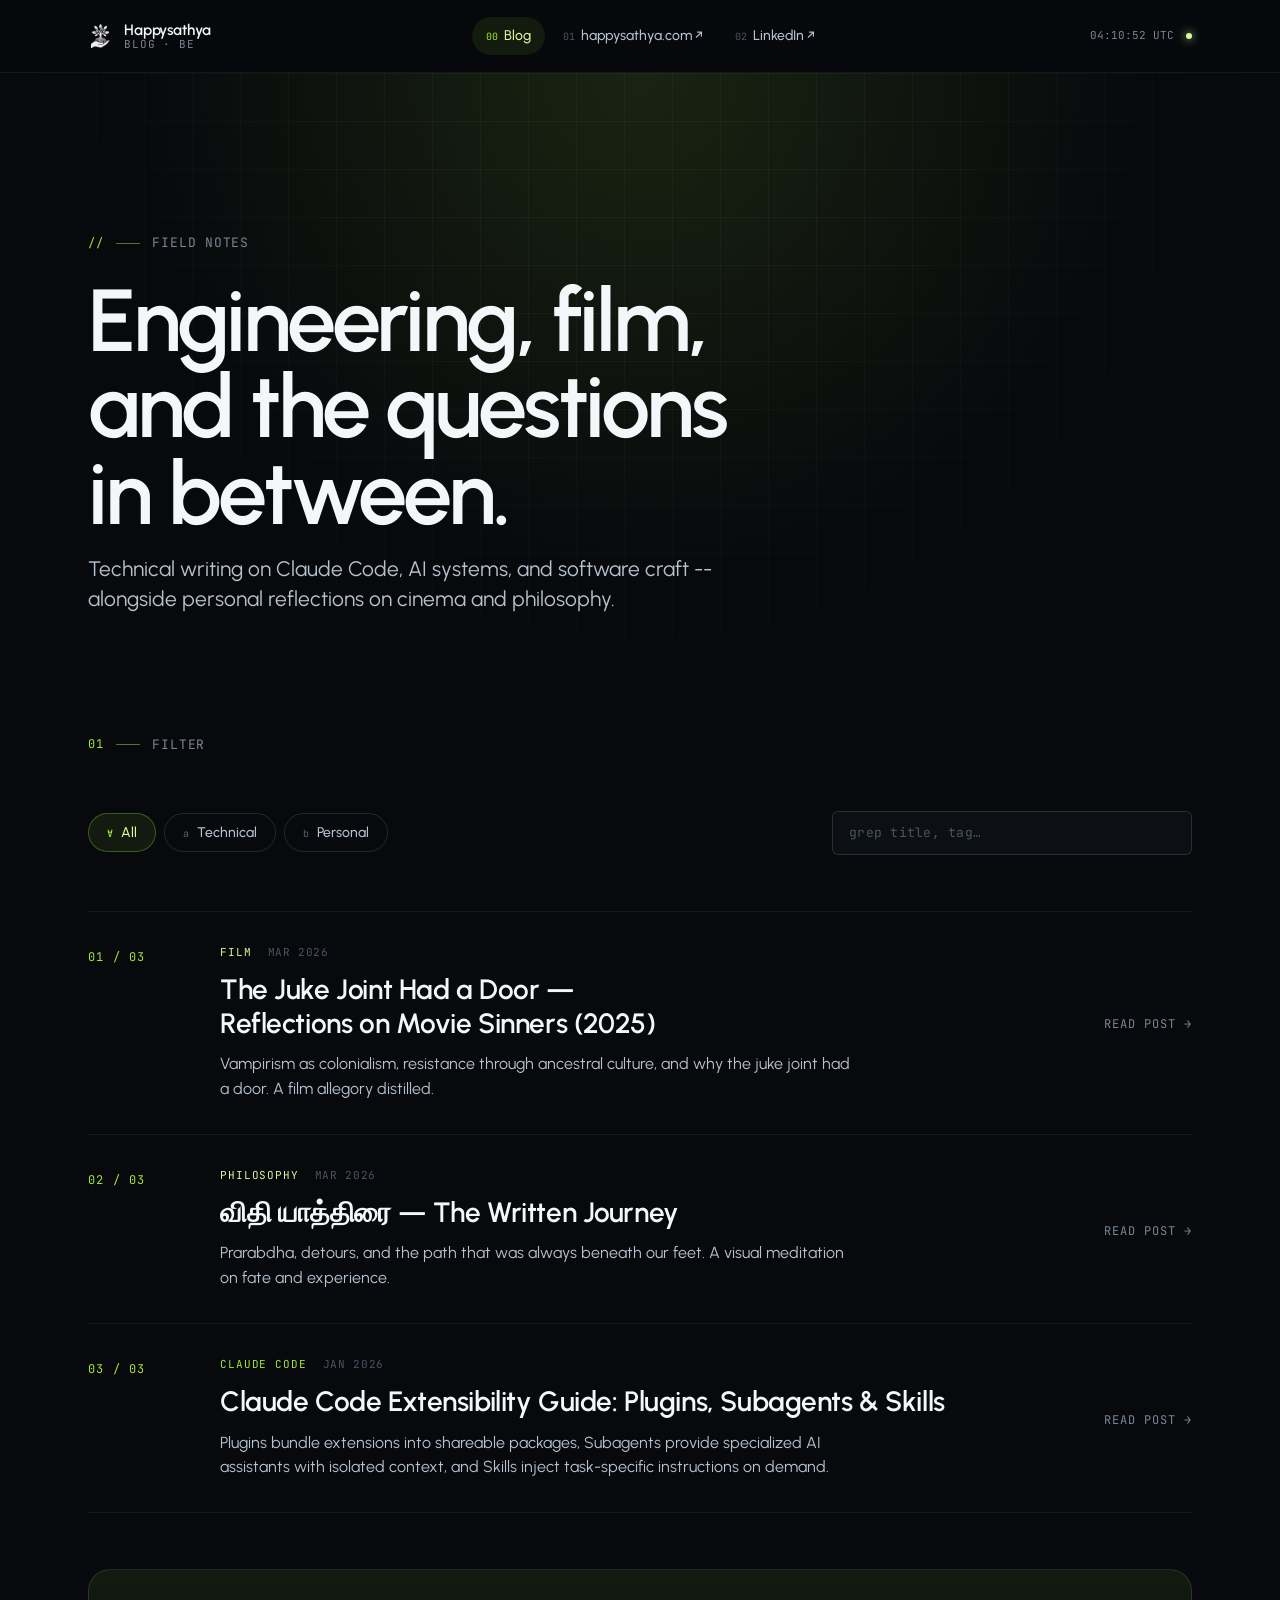
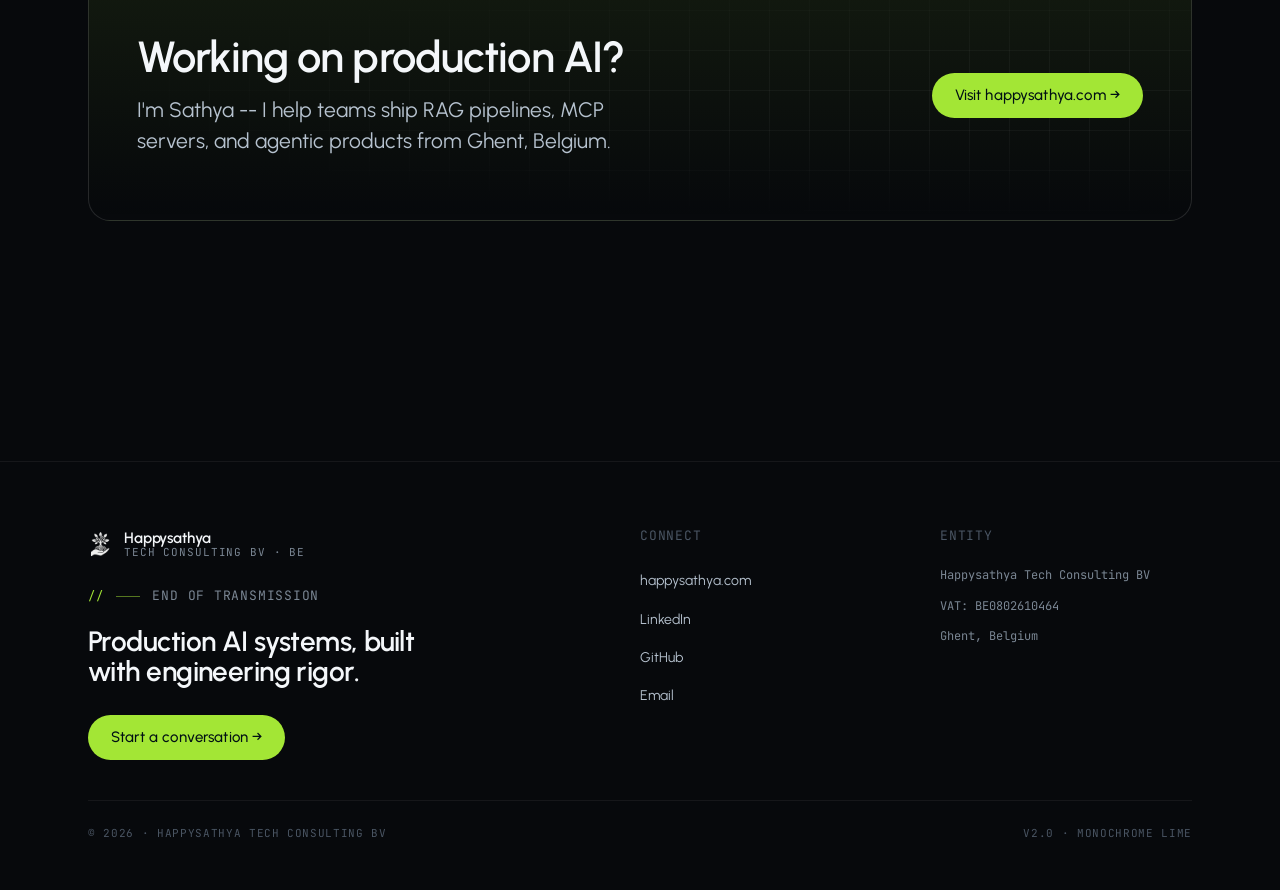
==== commit 411ff619: "Add favicon and logo images; update HTML to reference new assets" ====
--- a/index.html
+++ b/index.html
@@ -6,6 +6,7 @@
     <title>Sathya's Blog — Tech, Film & Philosophy</title>
     <meta name="description" content="A personal blog by Sathya covering technology, film reflections, and philosophy.">
     <link rel="canonical" href="https://happysathya.github.io/">
+    <link rel="icon" type="image/png" href="assets/favicon.png">
     <meta property="og:type" content="website">
     <meta property="og:title" content="Sathya's Blog — Tech, Film & Philosophy">
     <meta property="og:description" content="A personal blog by Sathya covering technology, film reflections, and philosophy.">
@@ -117,17 +118,10 @@
         }
 
         .brand-mark {
-            width: 36px;
             height: 36px;
-            border-radius: 8px;
-            background: linear-gradient(135deg, var(--cy-2), var(--cy-3));
-            display: grid;
-            place-items: center;
-            font-family: var(--font-mono);
-            font-weight: 600;
-            font-size: 16px;
-            color: #001014;
-            letter-spacing: -0.02em;
+            width: auto;
+            display: block;
+            filter: saturate(1.1);
         }
 
         .brand-text {
@@ -681,7 +675,7 @@
     <div class="container">
         <div class="header-row">
             <a href="/" class="brand" aria-label="Happysathya home">
-                <span class="brand-mark">hs</span>
+                <img src="assets/logo.png" alt="" class="brand-mark">
                 <span class="brand-text">
                     <span class="name">Happysathya</span>
                     <span class="sub">BLOG · BE</span>
@@ -766,7 +760,7 @@
         <div class="footer-grid">
             <div>
                 <a href="/" class="brand" style="margin-bottom: 24px;">
-                    <span class="brand-mark">hs</span>
+                    <img src="assets/logo.png" alt="" class="brand-mark">
                     <span class="brand-text">
                         <span class="name">Happysathya</span>
                         <span class="sub">TECH CONSULTING BV · BE</span>
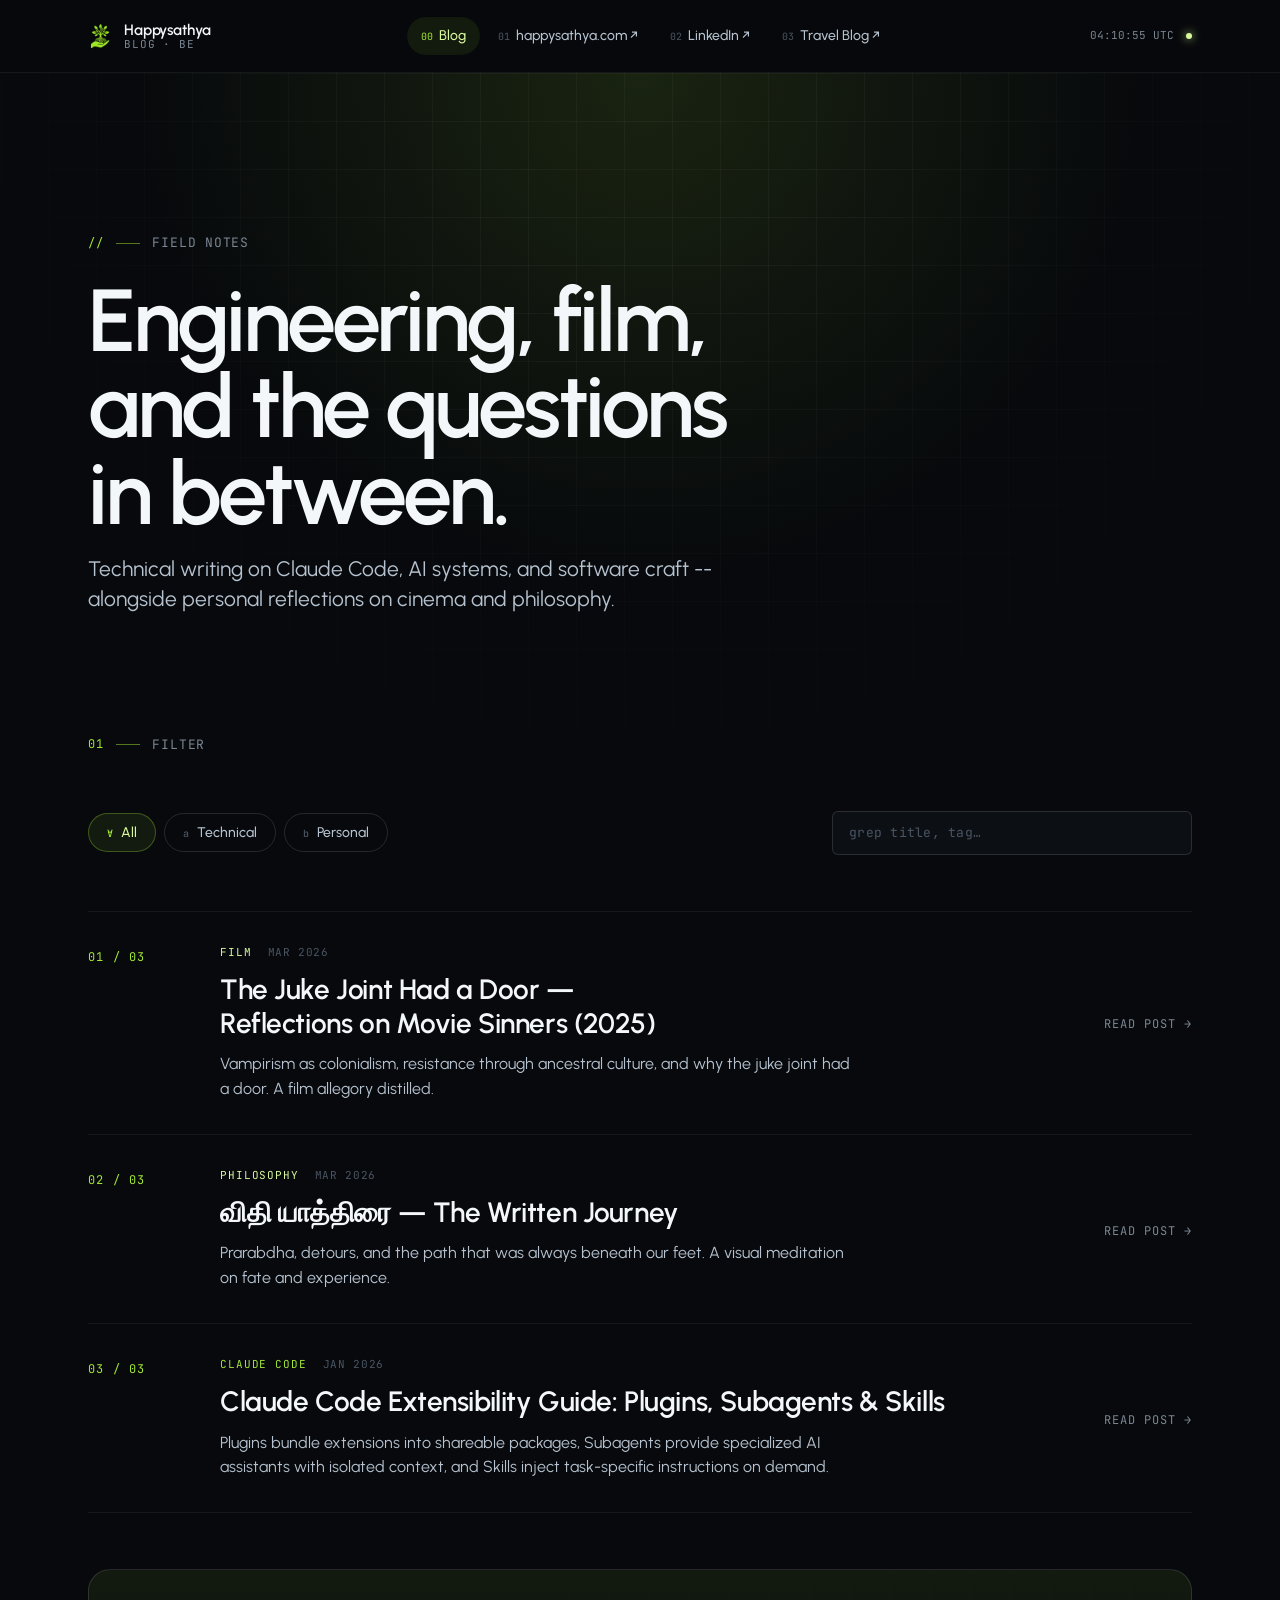
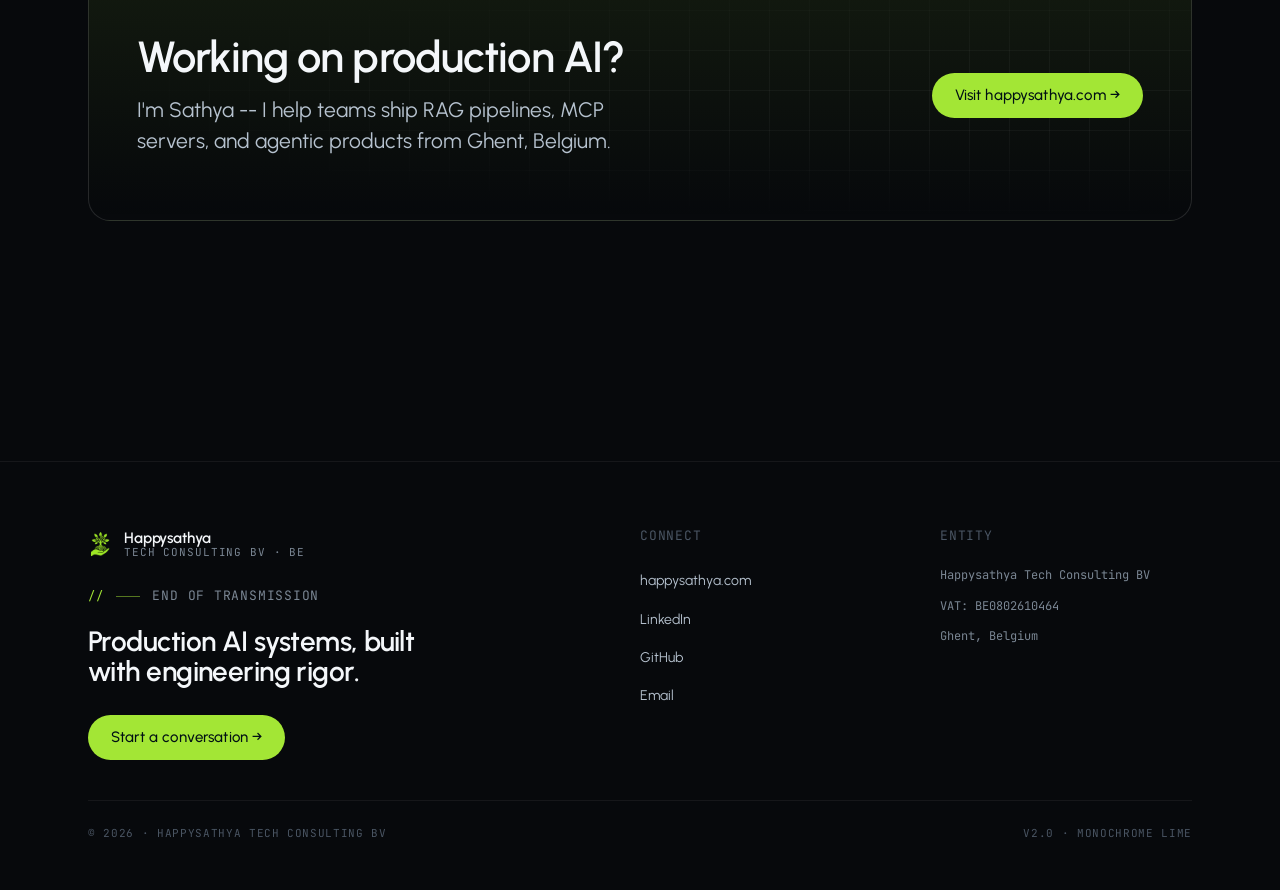
==== commit 81c1f9ff: "Add link to travel blog in navigation" ====
--- a/index.html
+++ b/index.html
@@ -694,6 +694,10 @@
                 <a href="https://www.linkedin.com/in/happysathya/" target="_blank" rel="noopener" class="nav-link">
                     <span class="num">02</span>
                     <span class="label">LinkedIn ↗</span>
+                </a>
+                <a href="https://happysathya.blogspot.com/" target="_blank" rel="noopener" class="nav-link">
+                    <span class="num">03</span>
+                    <span class="label">Travel Blog ↗</span>
                 </a>
             </nav>
 
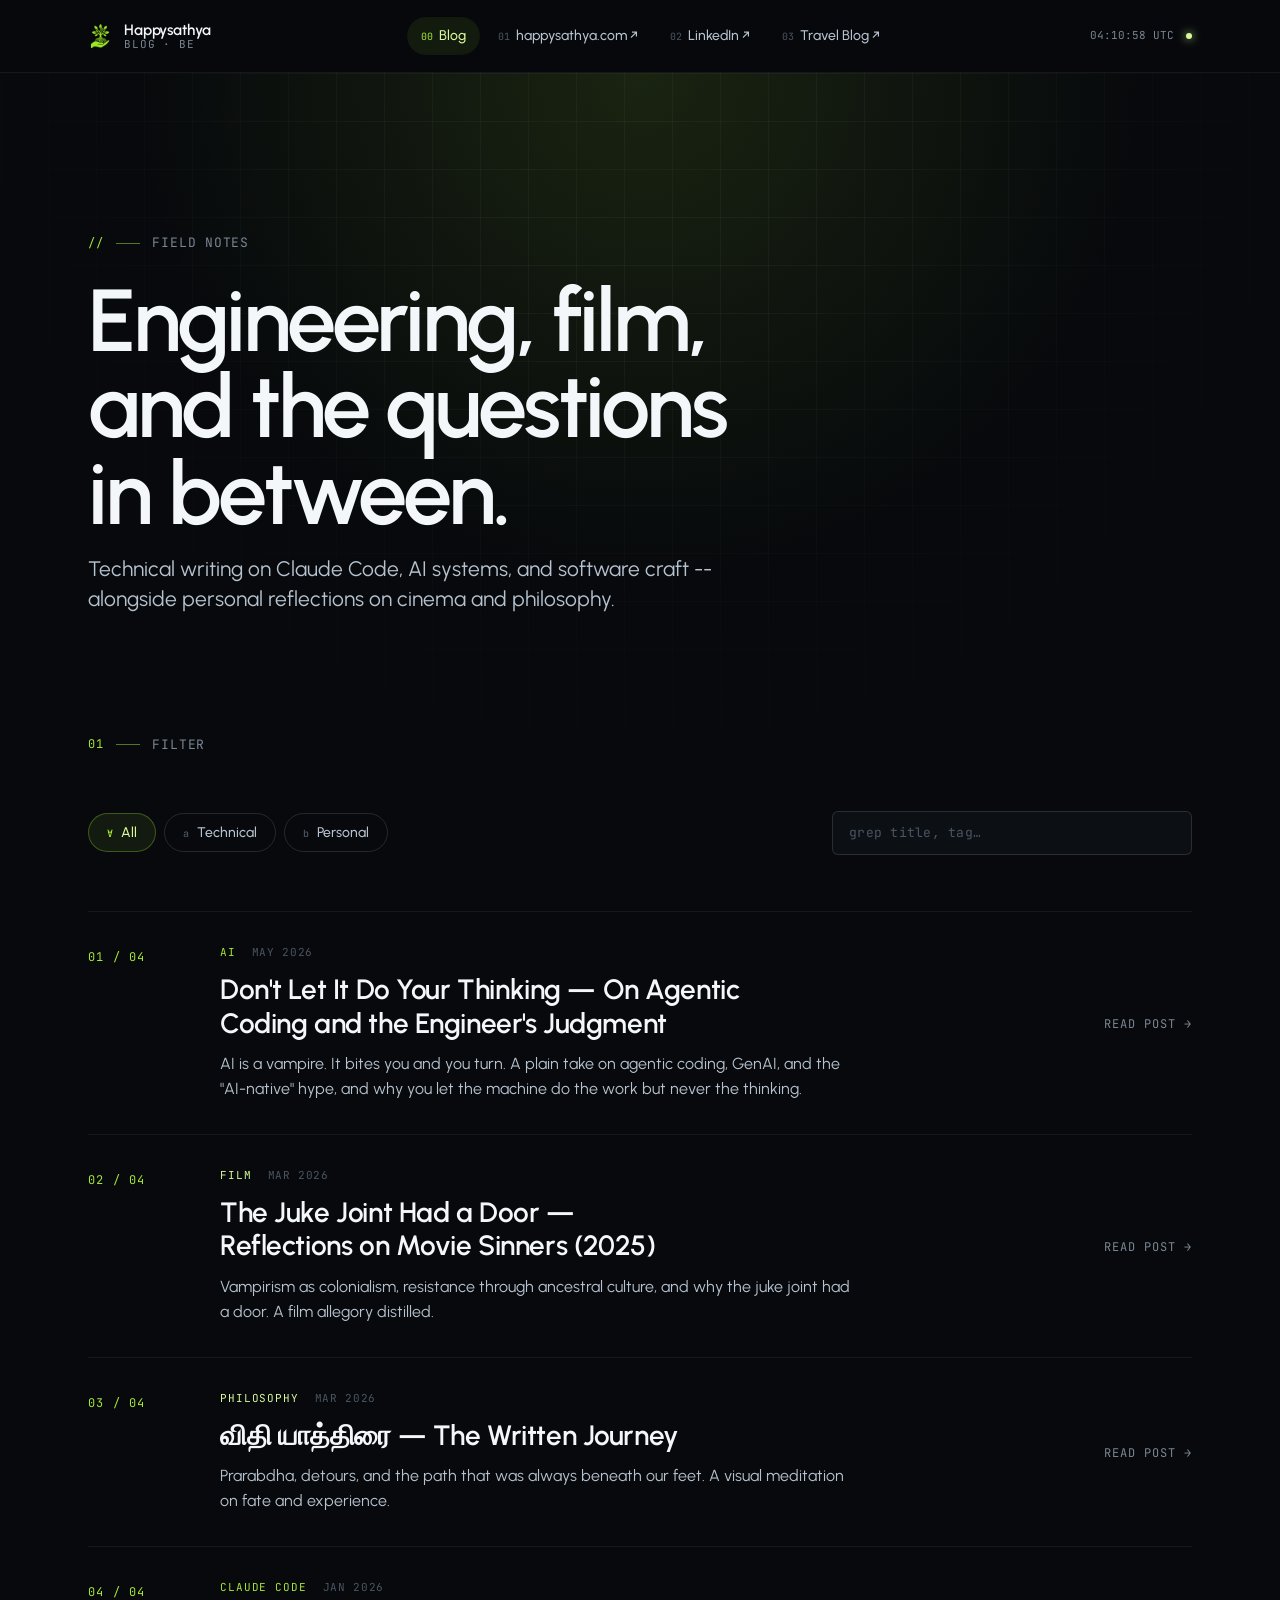
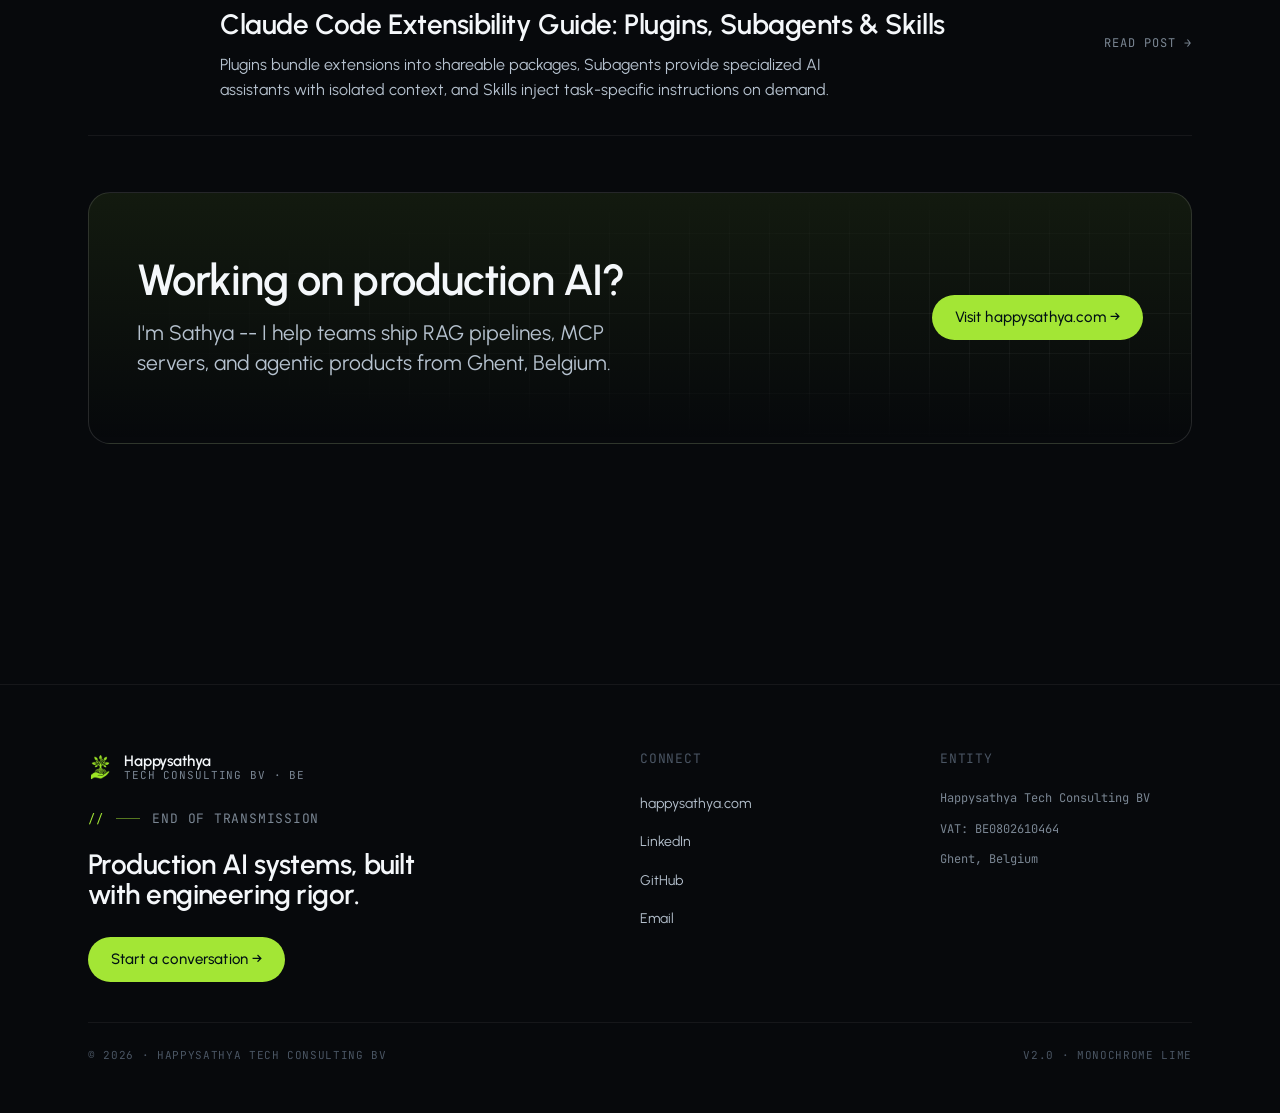
==== commit b0e46235: "Add new essay on agentic coding and update sitemap" ====
--- a/index.html
+++ b/index.html
@@ -826,6 +826,14 @@
     if (year) year.textContent = String(new Date().getFullYear());
 
     const posts = [
+        {
+            url: 'you-have-to-invite-it-in.html',
+            date: 'MAY 2026',
+            tag: 'AI',
+            category: 'technical',
+            title: 'Don\'t Let It Do Your Thinking — On Agentic Coding and the Engineer\'s Judgment',
+            excerpt: 'AI is a vampire. It bites you and you turn. A plain take on agentic coding, GenAI, and the "AI-native" hype, and why you let the machine do the work but never the thinking.'
+        },
         {
             url: 'the-juke-joint-had-a-door.html',
             date: 'MAR 2026',
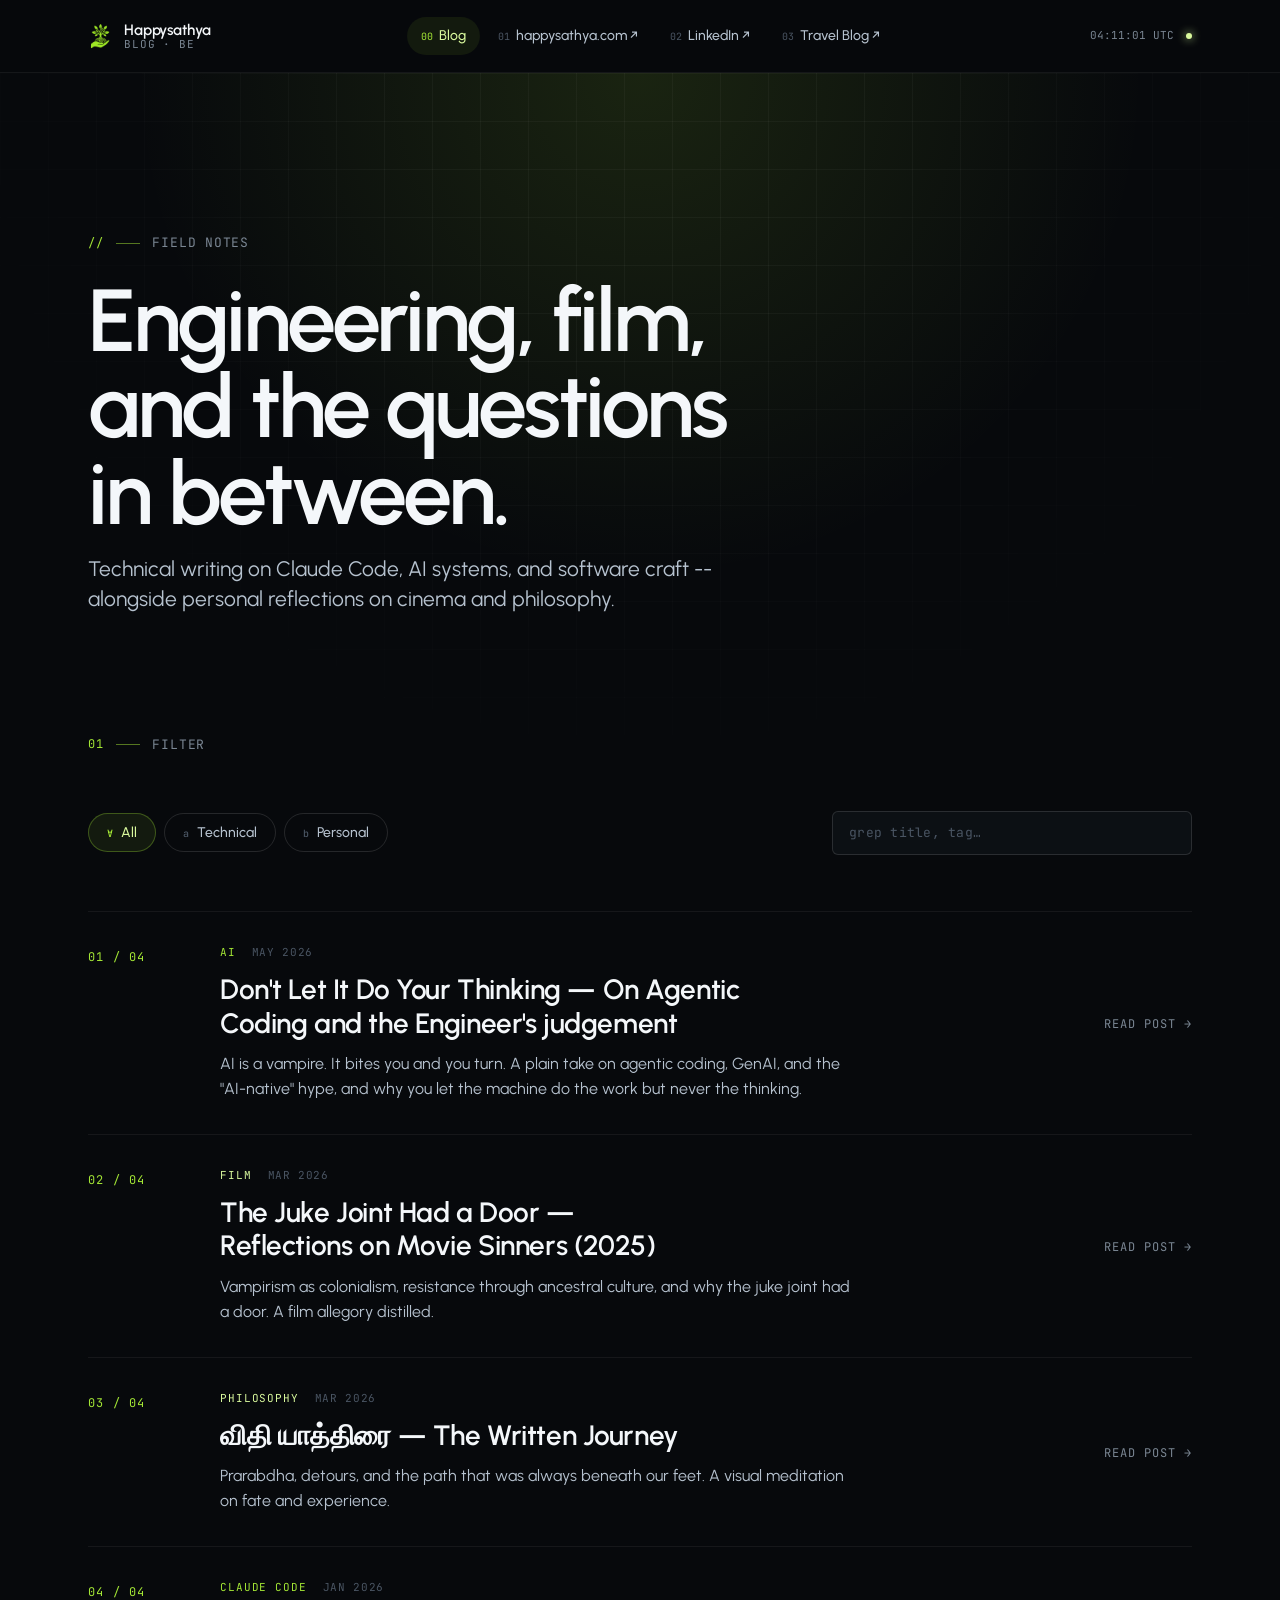
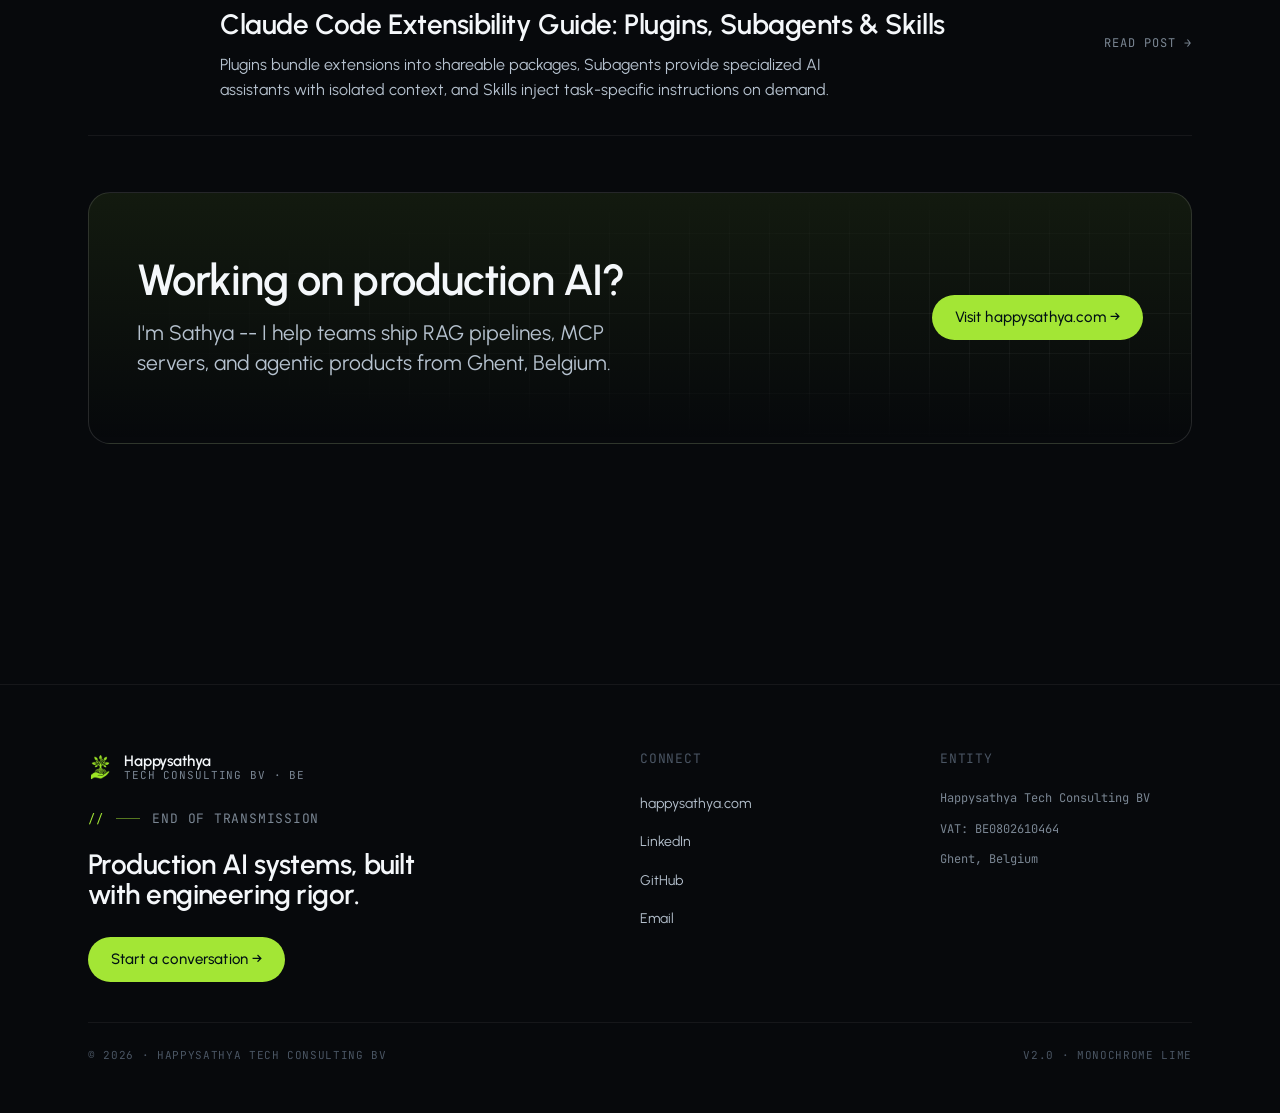
==== commit 604cc96a: "Fix spelling of "judgment" to "judgement" in multiple articles for consistency" ====
--- a/index.html
+++ b/index.html
@@ -831,7 +831,7 @@
             date: 'MAY 2026',
             tag: 'AI',
             category: 'technical',
-            title: 'Don\'t Let It Do Your Thinking — On Agentic Coding and the Engineer\'s Judgment',
+            title: 'Don\'t Let It Do Your Thinking — On Agentic Coding and the Engineer\'s judgement',
             excerpt: 'AI is a vampire. It bites you and you turn. A plain take on agentic coding, GenAI, and the "AI-native" hype, and why you let the machine do the work but never the thinking.'
         },
         {
